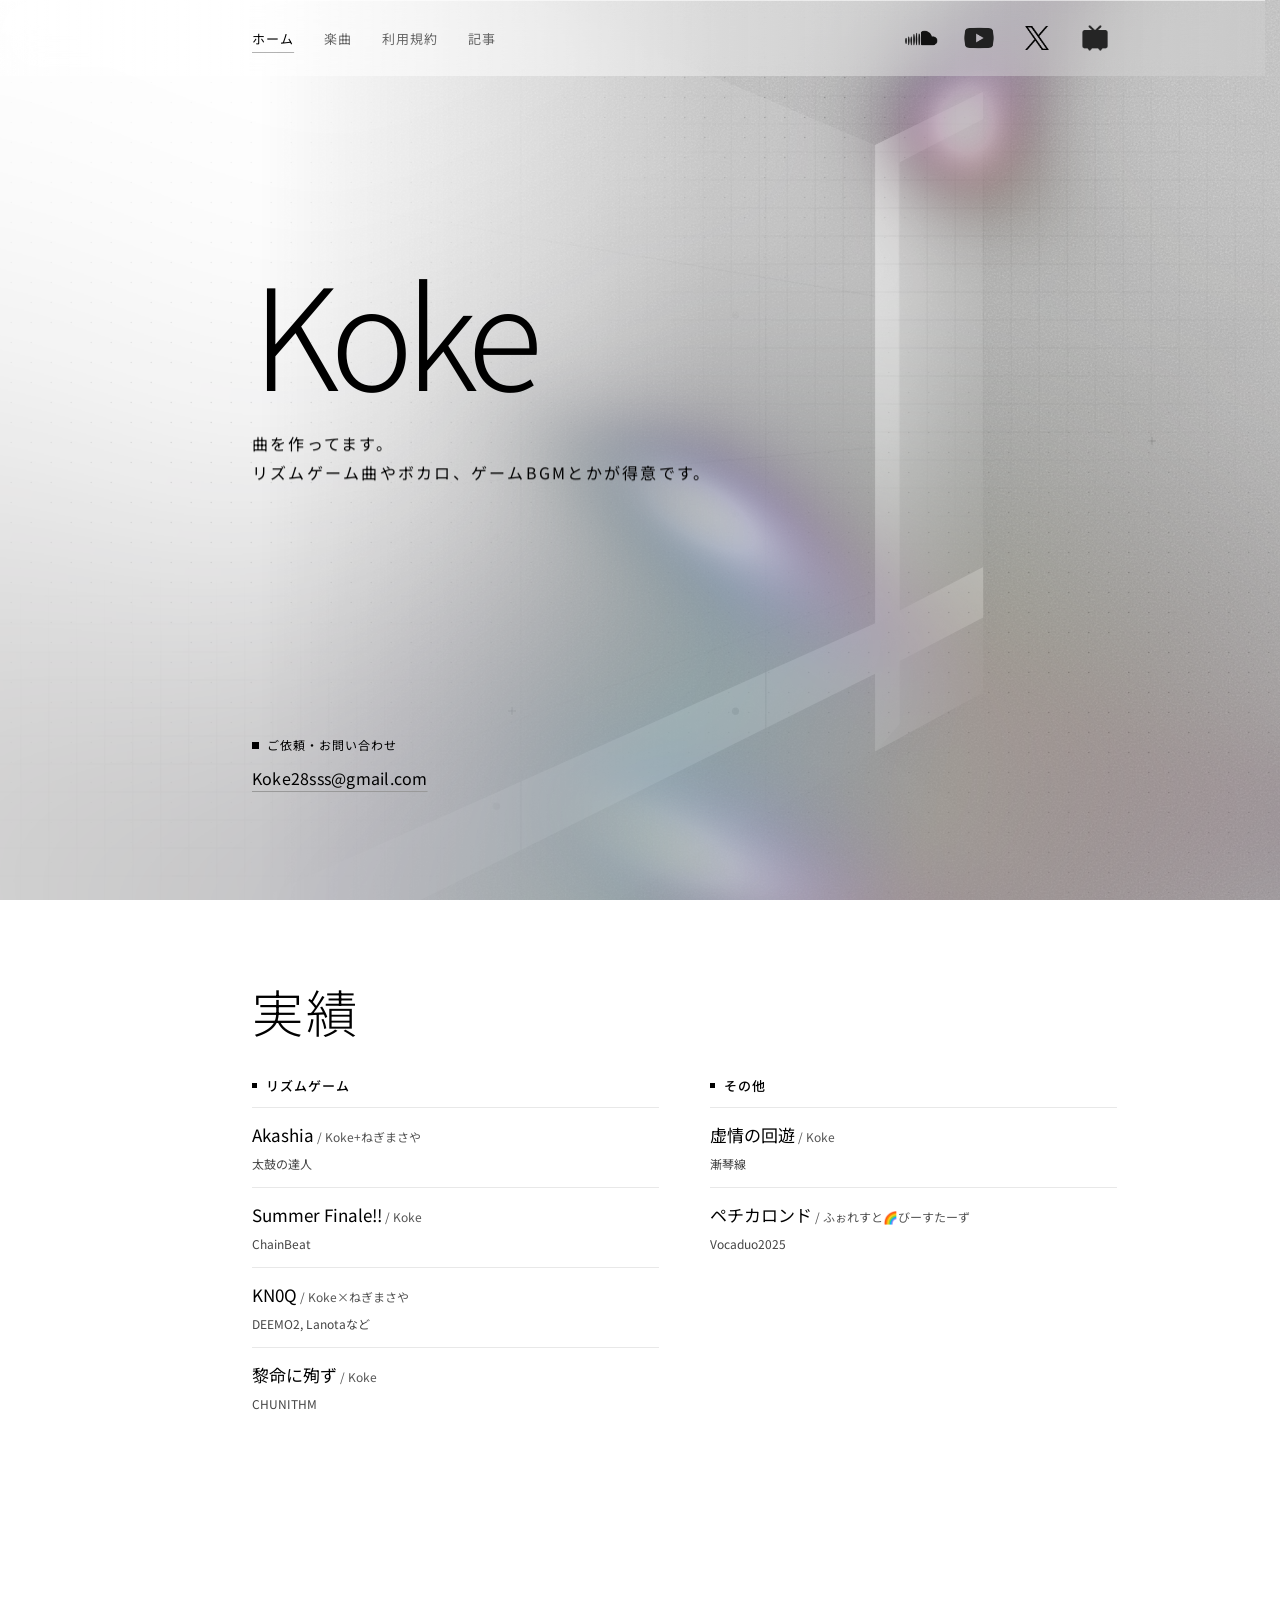
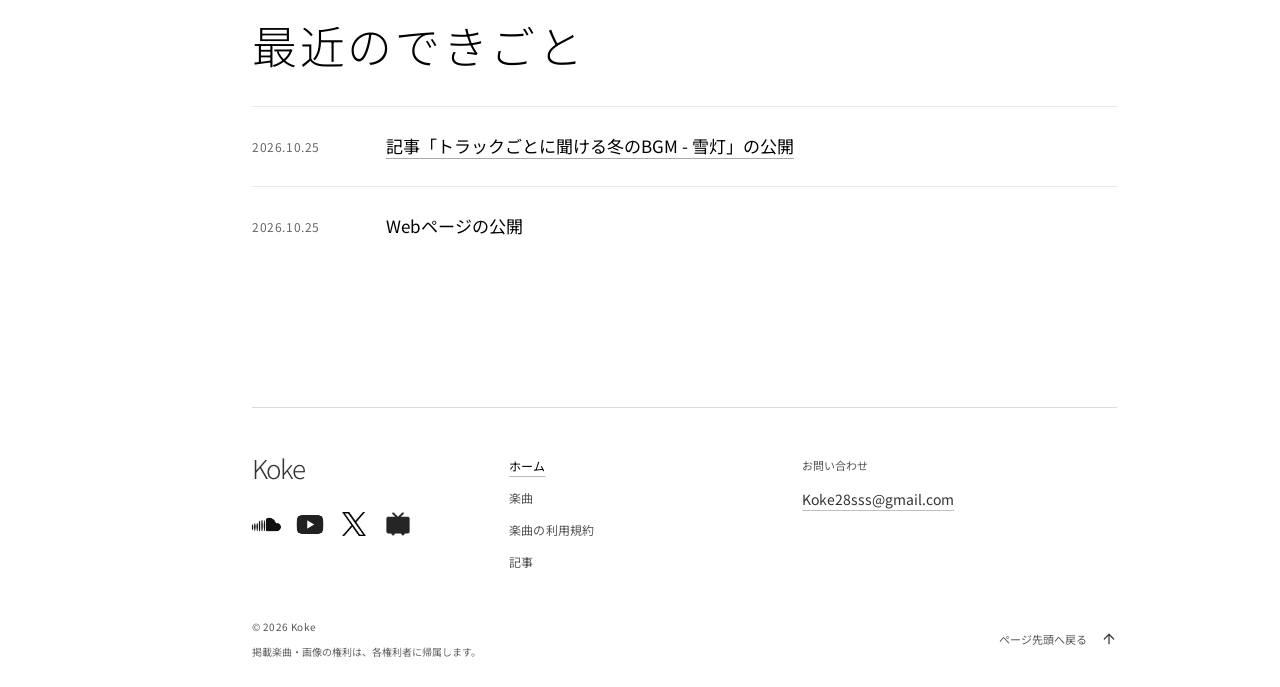
==== index.html @ 022e26bb "Publish Koke music portfolio" ====
<!doctype html>
<html lang="ja">
  <head>
    <meta charset="UTF-8">
    <meta name="viewport" content="width=device-width, initial-scale=1">
    <meta name="theme-color" content="#ffffff">
    <meta name="description" content="Koke — 音と、余白。音楽と作品を集めたポートフォリオ。">
    <title>Koke — Sound & Space</title>
    <link rel="icon" href="./assets/favicon.svg" type="image/svg+xml">
    <link rel="stylesheet" href="./style.css?v=20261024-home-spacing3">
    <link rel="stylesheet" href="./hero-intro.css?v=20261024-scan-reveal">
    <script src="./hero-intro.js?v=20261024-scan-reveal" defer></script>


    <script src="./content.js?v=20261025-publish-dates" defer></script>
    <script src="./script.js?v=20261024-news-link" defer></script>
    <script src="./background.js" defer></script>
    <script src="./lighting.js?v=20261024-flow-subtle" defer></script>
      <link rel="stylesheet" href="./footer.css?v=20261024-footer1">
    <script src="./footer.js?v=20261024-no-commission" defer></script>
    <link rel="stylesheet" href="./interactions.css?v=20261024-stable-hover">
  </head>
  <body id="page-top" tabindex="-1" class="visual-only home-page">
    <div class="background-architecture" aria-hidden="true"><img src="./assets/architecture.svg" alt="" decoding="async"></div>
    <canvas id="generative-art" aria-hidden="true"></canvas>
    <canvas id="lighting-art" aria-hidden="true"></canvas>
    <a class="skip-link" href="#main">コンテンツへ移動</a>
    <header class="site-header">
      <a class="wordmark" href="#home" aria-label="Koke ホーム">Koke<span class="wordmark-dot">.</span></a>
      <nav class="header-pages" aria-label="ページナビゲーション">
        <a href="./index.html#home" aria-current="page">ホーム</a>
        <a href="./music.html">楽曲</a>

        <a href="./terms.html">利用規約</a>
        <a href="./articles.html">記事</a>
      </nav>
      <nav class="header-socials" aria-label="SNSリンク">
        <button class="social-icon" data-social="soundcloud" aria-label="SoundCloud（新しいタブで開く）" title="SoundCloud"><img src="./assets/brands/soundcloud.webp" alt="" aria-hidden="true" width="24" height="24"></button>
        <button class="social-icon" data-social="youtube" aria-label="YouTube（新しいタブで開く）" title="YouTube"><img src="./assets/brands/youtube.png" alt="" aria-hidden="true" width="24" height="24"></button>
        <button class="social-icon" data-social="x" aria-label="X（新しいタブで開く）" title="X"><img src="./assets/brands/x.png" alt="" aria-hidden="true" width="24" height="24"></button>
        <button class="social-icon" data-social="niconico" aria-label="niconico（新しいタブで開く）" title="niconico"><img src="./assets/brands/niconico.png" alt="" aria-hidden="true" width="24" height="24"></button>
      </nav>
    </header>
    <button class="menu-toggle" id="menu-toggle" aria-label="メニューを開く" aria-controls="site-menu" aria-expanded="false" aria-haspopup="dialog">
      <img class="menu-icon-open" src="./assets/icons/lucide/menu.svg" alt="" aria-hidden="true" width="24" height="24">
      <img class="menu-icon-close" src="./assets/icons/lucide/x.svg" alt="" aria-hidden="true" width="24" height="24">
    </button>
    <dialog class="site-menu" id="site-menu" aria-labelledby="menu-title">
      <div class="menu-panel">
      <h2 id="menu-title">メニュー</h2>
      <nav class="menu-navigation" aria-label="ページナビゲーション">
        <a href="./index.html#home" aria-current="page">ホーム</a>
        <a href="./music.html">楽曲</a>

        <a href="./terms.html">利用規約</a>
        <a href="./articles.html">記事</a>
      </nav>
      </div>
    </dialog>
    <nav class="page-index" aria-label="ページ内の項目">
      <a href="#home" aria-current="location">トップ</a>
      <a href="#credits">実績</a>
      <a href="#news">最近のできごと</a>
    </nav>
    <main id="main">
      <section class="hero" id="home" aria-labelledby="hero-title">
        <div class="hero-label micro">Independent music & creation</div>
        <div class="hero-heading">
          <h1 id="hero-title"><span class="hero-title-word"><span class="hero-title-text">Koke</span></span></h1>
          <p class="hero-subtitle">曲を作ってます。<br>リズムゲーム曲やボカロ、ゲームBGMとかが得意です。</p>
        </div>
        <div class="hero-contact" id="inquiry">
          <p><span class="contact-marker" aria-hidden="true"></span>ご依頼・お問い合わせ</p>
          <a href="mailto:Koke28sss@gmail.com" data-contact-email>Koke28sss@gmail.com</a>
        </div>
        <div class="hero-intro"><p class="hero-copy">音をつくる。<br>余白をのこす。</p><p class="hero-description">日々の断片を、ひとつの音に。<br>Music, and everything in between.</p></div>
        <a href="./music.html" class="hero-scroll micro"><span class="scroll-stem" aria-hidden="true"></span>Scroll to explore</a>
        <span class="hero-coordinate micro" aria-hidden="true">SOUND × SPACE<br>GENERATIVE FIELD / 001</span>
      </section>
      <section class="credits" id="credits" aria-labelledby="credits-title">
        <div class="credits-inner">
          <h2 id="credits-title">実績</h2>
          <div id="credits-list" class="credits-list" role="region" aria-label="実績一覧"></div>
          <p class="credits-empty" id="credits-empty">掲載準備中</p>
        </div>
      </section>

      <section class="news" id="news" aria-labelledby="news-title">
        <div class="news-inner">
          <h2 id="news-title">最近のできごと</h2>
          <div class="news-list" id="news-list"></div>
          <p class="news-empty" id="news-empty">お知らせはまだありません。</p>
        </div>
      </section>
    </main>
    <footer class="site-footer common-footer" data-site-footer aria-label="フッター"></footer>
  </body>
</html>
---- style.css ----
@import url('https://fonts.googleapis.com/css2?family=Noto+Sans+JP:wght@300;400;500;600&display=swap');

:root{--paper:#ffffff;--ink:#000000;--muted:#444444;--line:#cccccc;--content-width:clamp(880px,68vw,1020px);--content-shift:0px;--pad:max(6.2vw,calc((100vw - var(--content-width))/2));--sans:'Noto Sans JP',sans-serif;--jp:var(--sans)}
*{box-sizing:border-box}html{scroll-behavior:smooth;scroll-padding-top:92px}body{margin:0;background:var(--paper);color:var(--ink);font-family:var(--sans);font-weight:400;-webkit-font-smoothing:antialiased}::selection{background:var(--ink);color:var(--paper)}button,a{-webkit-tap-highlight-color:transparent}a{color:inherit;text-decoration:none}button{font:inherit;color:inherit;cursor:pointer;border:0;background:none}button:disabled{cursor:default}img{max-width:100%;display:block}button,a{touch-action:manipulation}button:focus-visible,a:focus-visible{outline:2px solid #000000;outline-offset:6px}.micro{font-size:10px;font-weight:500;text-transform:uppercase;letter-spacing:.12em;line-height:1.6}h1,h2,h3,p{margin:0}h2{font-size:clamp(54px,6vw,92px);font-weight:300;letter-spacing:-.055em;line-height:1.05}.heading-dot{color:#000000}.site-header{height:76px;padding:0 var(--pad);display:flex;align-items:center;justify-content:space-between;border-bottom:1px solid var(--line);position:sticky;top:0;z-index:10;background:var(--paper)}.wordmark{font-size:27px;font-weight:300;letter-spacing:-.07em}.wordmark-dot{padding-left:1px}.hero{height:min(780px,calc(100svh - 76px));min-height:600px;position:relative;overflow:hidden}.hero-label{position:absolute;top:44px;left:var(--pad);font-size:9px}.hero h1{position:absolute;top:80px;left:calc(var(--pad) - 13px);font-size:clamp(160px,24.5vw,390px);line-height:1.04;letter-spacing:-.075em;font-weight:300;mix-blend-mode:difference;color:#f5f4ee;z-index:2}.hero-intro{position:absolute;bottom:112px;left:var(--pad)}.hero-copy{font-family:var(--jp);font-weight:300;font-size:24px;line-height:1.9;letter-spacing:.2em}.hero-description{font-size:10px;line-height:2.1;letter-spacing:.07em;margin-top:24px;color:#333333;font-family:var(--jp)}.hero-scroll{position:absolute;left:var(--pad);bottom:31px;display:flex;gap:14px;align-items:center;font-size:8px}.scroll-stem{height:28px;width:1px;background:#000000;position:relative}.scroll-stem:after{content:'';height:7px;width:1px;background:#000000;transform:rotate(35deg);position:absolute;bottom:0;left:2px}.hero-coordinate{position:absolute;right:35px;bottom:31px;color:#c3c4ba;font-size:8px;text-align:right}.section-pad{padding:83px var(--pad)}.section-topline{display:flex;justify-content:space-between;border-top:1px solid var(--ink);padding-top:16px}.section-topline span:last-child{color:var(--muted);text-transform:none;letter-spacing:.02em}.section-heading{display:flex;align-items:flex-end;justify-content:space-between;margin-top:51px;margin-bottom:25px}.section-description{font-family:var(--jp);font-size:11px;letter-spacing:.12em;margin-top:24px}.filters{display:flex;align-items:center;gap:24px;padding-bottom:3px}.filter{min-height:44px;font-size:10px;padding:12px 0;color:var(--muted);position:relative}.filter.active{color:var(--ink)}.filter.active:after{content:'';position:absolute;bottom:3px;left:0;right:0;height:1px;background:var(--ink)}.filter sup{font-size:7px;margin-left:3px}.demo-note{color:var(--muted);font-family:var(--jp);font-size:8px;letter-spacing:.06em;margin:30px 0 18px}.track-grid{display:grid;grid-template-columns:repeat(2,minmax(0,1fr));gap:45px 28px}.track-card{min-width:0}.track-open{padding:0;width:100%;text-align:left;display:block}.track-image{aspect-ratio:1.36;background:#000000;overflow:hidden;position:relative}.track-image img{width:100%;height:100%;object-fit:cover;transition:transform .7s cubic-bezier(.2,.65,.3,1),filter .7s;filter:contrast(1.2)}.track-card:first-child .track-image img{object-position:center 59%}.track-open:hover .track-image img{transform:scale(1.045);filter:contrast(1.2) brightness(1.05)}.track-number{position:absolute;top:18px;left:20px;color:#ffffff;font-size:9px;letter-spacing:.12em}.track-play{position:absolute;right:20px;bottom:20px;height:42px;width:42px;border:1px solid #bbbbbb;border-radius:50%;display:grid;place-items:center;color:#ffffff;background:#00000044;backdrop-filter:blur(5px);transition:background .25s}.track-play svg{width:11px;margin-left:2px}.track-open:hover .track-play{background:#ffffff;color:#111}.track-meta{display:flex;justify-content:space-between;align-items:flex-start;padding-top:17px}.track-title{font-family:var(--jp);font-size:15px;font-weight:400;letter-spacing:.08em}.track-subtitle{font-family:var(--sans);font-size:10px;letter-spacing:.02em;margin-left:13px;color:var(--muted)}.track-type{margin-top:9px;font-size:9px;color:var(--muted);letter-spacing:.07em}.track-arrow{font-size:22px;font-weight:300;line-height:1}.music-bottom{display:flex;justify-content:space-between;align-items:center;margin-top:46px;border-top:1px solid var(--line);padding-top:24px}.music-bottom>.micro{font-size:8px;text-transform:none;letter-spacing:.04em;color:var(--muted)}.text-link{padding:0 0 4px;border-bottom:1px solid var(--ink);font-size:11px}.text-link span{margin-left:30px}.about{display:grid;grid-template-columns:1fr 1fr;border-top:1px solid var(--line);border-bottom:1px solid var(--line)}.about-art{position:relative;min-height:640px;background:#111;overflow:hidden}.about-art img{height:100%;width:100%;object-fit:cover;filter:contrast(1.2)}.about-art>.micro{position:absolute;left:var(--pad);bottom:30px;color:#c1c2b8;font-size:8px}.about-content{padding:67px 12.4% 60px}.about-content h2{margin-top:35px}.about-lead{font-family:var(--jp);font-weight:300;font-size:23px;line-height:2;letter-spacing:.1em;margin-top:43px}.about-body{font-family:var(--jp);font-size:10px;line-height:2.5;letter-spacing:.04em;margin-top:24px;white-space:pre-line;color:#333333}.about-demo{font-size:7px;color:#555555;margin-top:14px}.social-links{margin-top:42px;border-top:1px solid var(--line)}.social-links>*{display:flex;width:100%;justify-content:space-between;align-items:center;padding:19px 0;border-bottom:1px solid var(--line);font-size:13px;text-align:left;transition:padding .2s}.social-links>*:hover{padding-left:8px;padding-right:8px}.social-sub{font-size:10px;color:var(--muted);margin-left:5px}.contact{position:relative;overflow:hidden;padding-top:70px;padding-bottom:83px}.contact-main{display:flex;align-items:flex-end;justify-content:space-between;margin-top:48px;gap:30px;position:relative;z-index:1}.contact h2{font-size:clamp(58px,7.2vw,110px);letter-spacing:-.06em}.contact p{font-family:var(--jp);font-size:10px;line-height:2.3;letter-spacing:.07em;margin-top:29px;color:#333333}.contact-button{display:flex;align-items:center;justify-content:space-between;width:215px;padding:22px 0;border-bottom:1px solid var(--ink);font-size:15px;margin-bottom:12px;transition:padding .25s}.contact-button:hover{padding-left:10px;padding-right:10px}.contact-button>span:last-child{font-size:27px;font-weight:300}.site-footer{margin:0 var(--pad);padding:28px 0;display:flex;align-items:center;justify-content:space-between;border-top:1px solid var(--line)}.site-footer .wordmark{font-size:23px}.site-footer>.micro{font-size:8px;color:var(--muted)}.back-top{font-size:8px}dialog{width:min(620px,calc(100% - 32px));max-height:90svh;border:1px solid #888888;background:var(--paper);color:var(--ink);padding:28px;overscroll-behavior:contain}dialog::backdrop{background:#111b;backdrop-filter:blur(7px)}.dialog-close{display:flex;align-items:center;justify-content:space-between;width:100%;padding:0 0 19px;font-size:10px;letter-spacing:.08em}.dialog-close span{font-size:25px;font-weight:300}.dialog-art{width:100%;aspect-ratio:1.7;object-fit:cover}.dialog-eyebrow{margin-top:26px;color:var(--muted)}#dialog-title{font-family:var(--jp);font-size:29px;letter-spacing:.04em;line-height:1.5;margin-top:12px}.dialog-description{font-family:var(--jp);font-size:12px;line-height:2.2;white-space:pre-line;margin-top:18px;color:#333333}.dialog-notice{border-top:1px solid var(--line);padding-top:20px;margin-top:26px;font-family:var(--jp);font-size:11px;line-height:1.9;color:var(--muted)}.dialog-link{display:flex;justify-content:space-between;padding:20px 0 10px;border-bottom:1px solid var(--ink);margin-top:15px;font-size:12px}.video-frame{width:100%;aspect-ratio:16/9;border:0;display:block;margin-top:22px}.audio-player{width:100%;margin-top:24px}.copy-button{margin-top:22px;padding:12px 18px;background:var(--ink);color:var(--paper);font-size:11px}.sr-only,.skip-link:not(:focus){position:absolute;width:1px;height:1px;padding:0;overflow:hidden;clip:rect(0,0,0,0);white-space:nowrap;border:0}.skip-link:focus{position:fixed;top:10px;left:10px;padding:15px;background:var(--ink);color:white;z-index:100}body.dialog-open{overflow:hidden}[hidden]{display:none!important}
@media(min-width:1700px){.hero{height:850px;max-height:1000px}.hero h1{font-size:390px}.hero-intro{bottom:130px}}
@media(max-width:900px){.hero h1{top:120px;font-size:27vw}.hero{min-height:590px;height:690px}.hero-intro{bottom:105px}.hero-copy{font-size:20px}.about-art{min-height:600px}.about-content{padding:54px 10%}.about-lead{font-size:19px}.about-body{font-size:10px}.track-subtitle{display:block;margin:5px 0 0}.section-pad{padding-top:65px;padding-bottom:65px}.contact-button{width:175px}}
@media(max-width:600px){:root{--pad:6vw}html{scroll-padding-top:76px}.site-header{height:60px}.wordmark{font-size:26px}.hero{height:calc(100svh - 60px);min-height:650px;max-height:850px}.hero-label{top:29px;font-size:7px;letter-spacing:.06em}.hero h1{top:92px;left:calc(var(--pad) - 5px);font-size:34vw;letter-spacing:-.075em}.hero-intro{bottom:135px;max-width:55%}.hero-copy{font-size:18px;letter-spacing:.16em;line-height:2}.hero-description{font-size:8px;margin-top:24px;line-height:2.3;letter-spacing:.01em}.hero-scroll{bottom:37px;font-size:7px;gap:10px}.hero-coordinate{right:14px;bottom:39px;font-size:6px;letter-spacing:.07em}.section-pad{padding:49px var(--pad)}.section-topline{font-size:8px;padding-top:12px}.section-topline span:last-child{font-size:8px}.section-heading{margin-top:34px;align-items:flex-start;gap:20px}.section-heading h2{font-size:64px}.section-description{font-size:10px;margin-top:19px;letter-spacing:.04em}.filters{gap:16px;margin-top:15px}.filter{font-size:9px}.filter sup{font-size:6px}.demo-note{font-size:7px;letter-spacing:0;margin-top:30px}.track-grid{grid-template-columns:1fr;gap:32px}.track-image{aspect-ratio:1.2}.track-title{font-size:15px}.track-subtitle{display:inline;margin:0 0 0 12px}.track-number{font-size:8px;left:16px;top:16px}.track-play{width:38px;height:38px;right:16px;bottom:16px}.track-meta{padding-top:15px}.music-bottom{margin-top:31px;padding-top:19px;align-items:center;gap:16px}.music-bottom>.micro{font-size:7px;max-width:135px}.text-link{font-size:9px;white-space:nowrap}.text-link span{margin-left:14px}.about{grid-template-columns:1fr}.about-art{min-height:0;height:360px;order:2}.about-art>.micro{font-size:6px;bottom:22px}.about-content{padding:47px var(--pad);order:1}.about-content>.micro{font-size:8px}.about-content h2{margin-top:30px;font-size:64px}.about-lead{font-size:21px;margin-top:30px;letter-spacing:.09em}.about-body{font-size:10px;margin-top:20px;line-height:2.5}.about-demo{font-size:7px}.social-links{margin-top:31px}.social-links>*{padding:19px 0;font-size:13px}.contact{padding-top:45px;padding-bottom:57px}.contact>.micro{font-size:8px}.contact-main{display:block;margin-top:36px}.contact h2{font-size:60px}.contact p{font-size:9px;margin-top:24px}.contact-button{width:100%;margin:34px 0 0;padding:18px 0;font-size:14px}.site-footer{padding:24px 0}.site-footer .wordmark{font-size:23px}.site-footer>.micro,.back-top{font-size:7px}dialog{padding:20px}.dialog-art{aspect-ratio:1.3}#dialog-title{font-size:25px}.dialog-description{font-size:11px}}
@media(prefers-reduced-motion:reduce){html{scroll-behavior:auto}*,*:before,*:after{animation:none!important;transition:none!important}}

/* Fine geometric lettering. */
.hero h1{width:67vw;max-width:1030px;top:100px;left:var(--pad);font-size:inherit;line-height:0}.hero h1 svg{display:block;width:100%;height:auto;overflow:visible}
@media(min-width:1700px){.hero h1{top:100px}}
@media(max-width:900px){.hero h1{top:105px;width:75vw}}
@media(max-width:600px){.hero h1{top:88px;left:var(--pad);width:86vw}}

/* One continuous generative field behind the entire page. */
body{isolation:isolate}
#generative-art{position:fixed;inset:0;width:100%;height:100%;z-index:0;pointer-events:none;mask-image:linear-gradient(90deg,rgba(0,0,0,.28),rgba(0,0,0,.48) 28%,#000 66%);-webkit-mask-image:linear-gradient(90deg,rgba(0,0,0,.28),rgba(0,0,0,.48) 28%,#000 66%)}
.background-architecture{position:fixed;inset:0;z-index:0;overflow:hidden;pointer-events:none}
#lighting-art{position:fixed;inset:0;width:100%;height:100%;z-index:0;pointer-events:none}
.background-architecture img{position:absolute;right:-10vw;top:0;width:min(90vw,1320px);height:110vh;object-fit:cover;opacity:.26;filter:grayscale(1) contrast(1.15);mask-image:linear-gradient(90deg,transparent 0%,#000 40%,#000 90%,transparent 100%);-webkit-mask-image:linear-gradient(90deg,transparent 0%,#000 40%,#000 90%,transparent 100%)}
main,.site-footer{position:relative;z-index:1}
.site-header{background:linear-gradient(90deg,#fff 0%,#f3f3f3 48%,#d4d4d4 100%);border-bottom:0;box-shadow:inset 0 1px 0 rgba(255,255,255,.55);transition:transform .28s cubic-bezier(.22,.61,.36,1)}
@supports ((backdrop-filter:blur(1px)) or (-webkit-backdrop-filter:blur(1px))){
  .site-header{background:linear-gradient(90deg,rgba(255,255,255,.66) 0%,rgba(255,255,255,.44) 48%,rgba(215,215,215,.30) 100%);backdrop-filter:blur(20px) saturate(.85);-webkit-backdrop-filter:blur(20px) saturate(.85)}
}

.site-header.is-hidden{transform:translateY(-100%);pointer-events:none}
.site-header:has(:focus-visible){transform:translateY(0);pointer-events:auto}
.header-socials{display:flex;align-items:center;gap:14px;color:#000;--paper:#d0d0d0}
.social-icon{display:grid;place-items:center;width:44px;height:44px;padding:0;transition:opacity .2s,transform .2s}
.social-icon svg{display:block;width:21px;height:21px}
.social-icon img{display:block;width:26px;height:26px;max-width:none;object-fit:contain}
.social-icon:is([data-social="youtube"],[data-service="youtube"]) img{width:44px;height:44px}
.social-icon:is([data-social="soundcloud"],[data-service="soundcloud"]) img{width:44px;height:44px}
.social-icon:is([data-social="x"],[data-service="x"]) img{width:24px;height:24px}
.social-icon:hover{transform:translateY(-2px)}
.hero h1{color:var(--ink);mix-blend-mode:normal}
.hero-coordinate{color:var(--muted)}
.about-content{background:rgba(255,255,255,.35)}
@media(max-width:600px){.header-socials{gap:4px}.social-icon{padding:0}.social-icon svg{width:20px;height:20px}.hero-intro{max-width:88%}.hero-coordinate{font-size:6px}}
@media(max-width:600px){.background-architecture img{right:-36vw;width:136vw;height:105vh;opacity:.2}}

/* Temporary visual-only layout. Copy remains in the source for later reuse. */
.visual-only .site-header{justify-content:flex-end}
.visual-only :is(.wordmark,.hero-label,.hero-intro,.hero-scroll,.hero-coordinate,.section-topline,.section-heading,.demo-note,.track-number,.track-meta,.music-bottom,.about-content,.about-art>.micro,.contact){display:none!important}
.visual-only :is(.dialog-eyebrow,.dialog-description,.dialog-notice,#dialog-title){position:absolute;width:1px;height:1px;margin:0;padding:0;overflow:hidden;clip:rect(0,0,0,0);white-space:nowrap;border:0}
.visual-only .dialog-close{justify-content:flex-end}
.visual-only .dialog-link{font-size:0}
.visual-only .dialog-link>span{font-size:22px}



.header-socials .social-icon:focus-visible{outline-color:#000}

.visual-only .about{display:none}

/* Current hero copy stays visible while the other draft text is hidden. */
.hero-heading{position:absolute;left:calc(var(--pad) + var(--content-shift));max-width:calc(100% - var(--pad)*2 - var(--content-shift));top:38%;transform:translateY(-50%)}
.hero-heading #hero-title{position:static;width:auto;max-width:none;font-size:clamp(88px,11vw,176px);line-height:1.05;letter-spacing:-.065em;font-weight:300}
.hero-subtitle{margin-top:24px;font-family:var(--jp);font-size:16px;font-weight:400;line-height:1.8;letter-spacing:.14em}
.hero-contact{position:absolute;left:calc(var(--pad) + var(--content-shift));right:auto;bottom:56px;width:fit-content;max-width:calc(100% - var(--pad)*2 - var(--content-shift))}
.hero-contact p{display:flex;align-items:center;gap:8px;font-family:var(--jp);font-size:12px;line-height:1.8;letter-spacing:.08em}
.contact-marker{width:7px;height:7px;flex:0 0 7px;background:currentColor}
.hero-contact a{display:inline-flex;align-items:center;min-height:44px;font-size:16px;letter-spacing:.015em;text-decoration:underline;text-decoration-thickness:1px;text-underline-offset:6px;text-decoration-color:#999;transition:text-decoration-color .2s}
.hero-contact a:hover{ text-decoration-color:#000 }
@media(max-width:600px){.hero-contact{bottom:42px}.hero-contact p{font-size:11px}.hero-contact a{font-size:15px}}
@media(max-width:600px){.hero-heading{top:34%}.hero-heading #hero-title{font-size:clamp(80px,23vw,118px)}.hero-subtitle{font-size:14px;margin-top:20px;letter-spacing:.12em}}

/* Credits follow the hero in the normal page flow. */
.credits{padding:clamp(84px,13svh,130px) calc(var(--pad) - var(--content-shift)) 40px calc(var(--pad) + var(--content-shift))}
.credits-inner{width:min(100%,var(--content-width))}
.credits h2{font-size:clamp(32px,4vw,56px);font-weight:300;letter-spacing:.06em;line-height:1.5}
.credits-list{display:grid;grid-template-columns:1fr;align-items:start;gap:28px;margin-top:26px}
.credit-category{display:flex;align-items:center;gap:9px;margin-bottom:12px;font-size:13px;font-weight:500;letter-spacing:.08em}
.credit-category::before{content:'';width:5px;height:5px;background:currentColor;flex:none}
.credits-empty{padding-top:24px;border-top:1px solid rgba(0,0,0,.09);font-size:12px;letter-spacing:.1em;color:#555}
.credit-entry{padding:13px 0;border-top:1px solid rgba(0,0,0,.09)}
.credit-entry h4{margin:0;font-size:17px;font-weight:400;line-height:1.65;overflow-wrap:anywhere}
.credit-artist{font-size:12px;color:#555}
.credit-entry p{margin-top:4px;font-size:12px;line-height:1.75;color:#444;white-space:pre-line}
.credit-entry a{text-decoration:underline;text-underline-offset:5px}
@media(max-width:600px){.credits{padding-top:90px}.credits-list{grid-template-columns:1fr;gap:24px;margin-top:22px}.credit-entry h4{font-size:16px}.credit-entry{padding:12px 0}}

.news{padding:144px calc(var(--pad) - var(--content-shift)) 100px calc(var(--pad) + var(--content-shift));min-height:60svh}
.news-inner{width:min(100%,var(--content-width))}
.news h2{font-size:clamp(28px,3.5vw,48px);font-weight:300;letter-spacing:.06em;line-height:1.5}
.news-list,.news-empty{margin-top:28px}
.news-entry{display:grid;grid-template-columns:110px minmax(0,1fr);gap:24px;padding:24px 0;border-top:1px solid rgba(0,0,0,.09)}
.news-entry time{padding-top:5px;font-size:12px;line-height:1.8;letter-spacing:.05em;color:#666;font-variant-numeric:tabular-nums}
.news-content h3{font-size:17px;font-weight:400;line-height:1.8;overflow-wrap:anywhere}
.news-content a{text-decoration:underline;text-decoration-color:#aaa;text-underline-offset:5px;transition:text-decoration-color .2s}
.news-content a:hover{text-decoration-color:#000}
.news-content p{margin-top:8px;font-size:13px;line-height:2;color:#444;white-space:pre-line;overflow-wrap:anywhere}
.news-empty{padding-top:24px;border-top:1px solid rgba(0,0,0,.09);font-size:13px;line-height:1.8;color:#666}
@media(max-width:600px){.news{padding-top:108px;padding-bottom:80px}.news-entry{grid-template-columns:1fr;gap:8px;padding:20px 0}.news-entry time{padding-top:0}.news-content h3{font-size:16px}}

.music-showcase{padding:72px calc(var(--pad) - var(--content-shift)) 100px calc(var(--pad) + var(--content-shift));position:relative}
.music-inner{width:min(100%,var(--content-width))}
.music-showcase :is(h1,h2){font-size:clamp(32px,4vw,56px);font-weight:300;letter-spacing:.06em;line-height:1.5}
.music-page .music-showcase{min-height:calc(100svh - 76px)}
.music-heading-row{display:flex;align-items:center;justify-content:space-between;flex-wrap:wrap;gap:16px 24px}
.music-sort-toggle{display:inline-flex;align-items:center;justify-content:space-between;gap:18px;min-height:44px;min-width:104px;padding:8px 4px;background:transparent;border:0;border-bottom:1px solid rgba(0,0,0,.25);font-size:12px;letter-spacing:.04em;text-align:right;color:#666;transition:color .18s ease,border-color .18s ease}
.sort-chevron{font-size:16px;line-height:1}
@media(hover:hover){.music-sort-toggle:hover{color:#222;border-color:rgba(0,0,0,.55)}}
.music-sort-toggle:focus-visible{color:#222;border-bottom-color:rgba(0,0,0,.55)}
.music-sort-toggle:active{color:#000;border-bottom-color:#000}
.song-list{display:grid;gap:0;margin-top:32px}
.song-card{display:grid;grid-template-columns:140px minmax(0,1fr);gap:24px;padding:20px 0;border-top:1px solid rgba(0,0,0,.09)}
.song-list>.song-card:first-child{border-top:0}
:is(.song-card,.article-card).is-pending{opacity:0;transform:translateY(-18px);pointer-events:none}
:is(.song-card,.article-card).is-revealing{animation:song-reveal .6s cubic-bezier(.2,.65,.25,1) var(--reveal-delay,0ms) both}
@keyframes song-reveal{from{opacity:0;transform:translateY(-18px)}to{opacity:1;transform:translateY(0)}}
@media(prefers-reduced-motion:reduce){:is(.song-card,.article-card).is-pending{opacity:1;transform:none;pointer-events:auto}:is(.song-card,.article-card).is-revealing{animation:none}}
.song-cover{aspect-ratio:1;background:rgba(0,0,0,.035);display:grid;place-items:center}
.song-cover:has(img){box-shadow:4px 4px 2px rgba(0,0,0,.12)}
.song-cover img{width:100%;height:100%;object-fit:contain}
@media(max-width:600px){.song-cover:has(img){box-shadow:2.5px 2.5px 1.5px rgba(0,0,0,.12)}}
.song-cover.crop-left img{object-fit:cover;object-position:left center}
.song-cover.crop-center img{object-fit:cover;object-position:center}
.song-cover>span{font-size:11px;letter-spacing:.1em;color:#666}
.song-info{display:flex;flex-direction:column;padding:4px 0;min-width:0}
.song-info h3{font-size:19px;line-height:1.5;font-weight:400;overflow-wrap:anywhere}
.song-artist,.song-vocal,.song-artwork{font-size:11px;line-height:1.7;color:#555;overflow-wrap:anywhere}
.song-artist{margin-top:7px}.song-vocal,.song-artwork{margin-top:2px}.song-credit-label{color:#777}
.music-order-controls{display:flex;align-items:center;gap:14px;flex:none;margin-left:auto}
.music-tools{margin-top:28px}
.music-search-row{display:flex;align-items:center;gap:18px}
.music-search{display:flex;align-items:center;gap:11px;flex:1;min-width:0;max-width:440px;border-bottom:1px solid rgba(0,0,0,.13);transition:border-color .2s}
.music-search:focus-within{border-bottom-color:#555}
.music-search>img{flex:none;width:17px;height:17px;opacity:.5}
.music-search input{width:100%;min-width:0;font:inherit;font-size:13px;color:#111;background:transparent;border:0;border-radius:0;padding:10px 0;min-height:44px;outline:none}
.music-search input::placeholder{color:#777}
.filter-reset{margin-top:6px;font-size:11px;color:#666;min-height:44px;padding:8px 0;white-space:nowrap;text-decoration:underline;text-underline-offset:5px}
.tag-menu{position:relative}
.tag-menu-toggle{display:grid;place-items:center;position:relative;width:44px;height:44px;padding:10px;color:#777;transition:opacity .18s}
.tag-menu-toggle img{width:21px;height:21px;opacity:.55;transition:opacity .18s}
.tag-menu-toggle:hover img,.tag-menu-toggle[aria-expanded="true"] img,.tag-menu-toggle.has-selection img{opacity:1}
.tag-selection-count{position:absolute;right:1px;top:1px;display:grid;place-items:center;min-width:15px;height:15px;padding:0 3px;border-radius:50%;background:#111;color:#fff;font-size:9px;line-height:1}
.tag-panel{position:absolute;right:0;top:calc(100% + 10px);width:min(280px,calc(100vw - 2 * var(--pad)));padding:20px;border-radius:26px;overflow:hidden;background:linear-gradient(145deg,rgba(255,255,255,.32),rgba(255,255,255,.12) 55%,rgba(255,255,255,.22));backdrop-filter:blur(24px) saturate(1.15);-webkit-backdrop-filter:blur(24px) saturate(1.15);background-clip:padding-box;box-shadow:0 12px 36px rgba(0,0,0,.09);border:1px solid rgba(255,255,255,.6);z-index:6;animation:tag-panel-reveal .2s ease-out}
.tag-panel::before{content:'';position:absolute;inset:0;border-radius:inherit;background:radial-gradient(ellipse at 0 0,rgba(255,255,255,.3),transparent 52%),radial-gradient(ellipse at 100% 100%,rgba(255,255,255,.15),transparent 48%);pointer-events:none}
.tag-panel>*{position:relative}
@supports not ((backdrop-filter:blur(1px)) or (-webkit-backdrop-filter:blur(1px))){.tag-panel{background:rgba(255,255,255,.93)}}
@keyframes tag-panel-reveal{from{opacity:0;transform:translateY(4px)}to{opacity:1;transform:translateY(0)}}
.tag-panel-title{font-size:10px;letter-spacing:.08em;color:#555;margin-bottom:14px;padding-left:12px}
.tag-filters{display:flex;flex-direction:column;gap:4px}
.tag-filter{display:flex;align-items:center;justify-content:space-between;gap:12px;min-height:42px;padding:10px 12px;text-align:left;border:1px solid transparent;border-radius:14px;background:transparent;font-size:12px;letter-spacing:.03em;color:#444;transition:color .18s,background .18s,border-color .18s,box-shadow .18s}
.tag-filter::after{content:'✓';opacity:0;font-size:12px;transition:opacity .18s}
.tag-filter[aria-pressed="true"]{background:rgba(255,255,255,.48);border-color:rgba(255,255,255,.6);box-shadow:inset 0 1px 0 rgba(255,255,255,.65),0 2px 8px rgba(0,0,0,.035);color:#111}
.tag-filter[aria-pressed="true"]::after{opacity:1}
.tag-filter:not([aria-pressed="true"]):hover{color:#111;background:rgba(255,255,255,.24)}
.tag-panel .tag-filter:focus-visible{outline:1px solid rgba(0,0,0,.5);outline-offset:2px}
.filter-hint{font-size:10px;line-height:1.9;color:#555;margin-top:16px;padding:0 12px}
.music-tools~.song-list{margin-top:24px}
@media(max-width:600px){.music-tools{margin-top:24px}.music-search-row{gap:12px}.music-search input{font-size:16px}.music-order-controls{gap:8px}.music-sort-toggle{min-width:90px;gap:10px;font-size:11px}.music-search{gap:8px}.song-artist,.song-vocal,.song-artwork{font-size:10px}.tag-panel{padding:18px}}
.song-links{display:flex;align-items:center;flex-wrap:wrap;gap:10px;margin-top:auto;padding-top:8px;font-size:12px}
.song-links .social-icon{width:40px;height:40px}
.song-links .social-icon img{width:22px;height:22px}
.song-links .social-icon:is([data-service="youtube"],[data-service="soundcloud"]) img{width:36px;height:36px}
.song-links .social-icon[data-service="x"] img{width:20px;height:20px}
.song-links a:not(.social-icon){display:inline-flex;gap:18px;align-items:center;min-height:32px;border-bottom:1px solid rgba(0,0,0,.3)}
.song-link-pending,.music-empty{font-size:12px;color:#666}
.music-empty{margin-top:30px}
@media(max-width:600px){.music-showcase{padding-top:60px;padding-bottom:70px}.song-card{grid-template-columns:88px minmax(0,1fr);gap:16px;padding:18px 0}.song-info{padding:0}.song-info h3{font-size:16px}.song-links{padding-top:4px}.song-list{margin-top:24px}}
@media(min-width:1000px){
  .credits-list,.song-list{grid-template-columns:repeat(2,minmax(0,1fr));column-gap:clamp(32px,4vw,64px)}
  .song-list>.song-card:nth-child(2){border-top:0}
}
/* Account for the empty right side of left-aligned copy and compact song cards. */
@media(min-width:601px){:root{--content-shift:clamp(0px,calc((100vw - 760px)*.1),56px)}}
@media(min-width:601px) and (max-width:999px){:root{--content-width:clamp(640px,80vw,880px)}}

/* The menu stays at the viewport edge independently of the scrolling header. */
.page-index{display:none}
@media(min-width:1440px){
  .page-index:has(> a + a){position:fixed;left:clamp(32px,4vw,80px);top:50%;transform:translateY(-50%);z-index:5;display:grid;gap:8px;width:160px;max-height:calc(100dvh - 160px);overflow:auto}
  .page-index a{display:flex;align-items:center;gap:12px;min-height:44px;padding:8px 4px;font-size:12px;line-height:1.8;letter-spacing:.08em;color:#777;transition:color .2s}
  .page-index a::before{content:'';width:4px;height:4px;flex:none;background:currentColor;opacity:0;transition:opacity .2s}
  .page-index a:hover,.page-index a[aria-current]{color:#000}
  .page-index a[aria-current]::before{opacity:1}
}
html{scrollbar-gutter:stable}
.header-pages{display:none}
.site-header{padding-right:84px}
.menu-toggle{position:fixed;top:16px;right:24px;z-index:30;width:44px;height:44px;padding:10px;display:grid;place-items:center;color:#000;background:transparent;border:0;box-shadow:none;backdrop-filter:none;-webkit-backdrop-filter:none}
.menu-toggle img{grid-area:1/1;width:24px;height:24px;pointer-events:none}
.menu-toggle .menu-icon-close{display:none}
.menu-toggle[aria-expanded="true"] .menu-icon-open{display:none}
.menu-toggle[aria-expanded="true"] .menu-icon-close{display:block}
.site-menu .menu-toggle{left:var(--toggle-left);right:auto}
.site-menu{position:fixed;inset:0;margin:0;width:100%;max-width:none;height:100dvh;max-height:none;padding:0;border:0;background:transparent;color:#000;box-shadow:none;overflow:hidden}
.menu-panel{position:absolute;inset:0 0 0 auto;width:min(360px,88vw);padding:48px 36px 40px;background:rgba(255,255,255,.86);backdrop-filter:blur(16px);-webkit-backdrop-filter:blur(16px);box-shadow:-8px 0 32px rgba(0,0,0,.04);opacity:0;transform:translate3d(28px,0,0);transition:transform .42s cubic-bezier(.25,.46,.45,.94),opacity .36s ease;will-change:transform,opacity;overflow:auto;overscroll-behavior:contain}
.site-menu.is-open .menu-panel{opacity:1;transform:translate3d(0,0,0)}
.site-menu::backdrop{background:rgba(0,0,0,.12);backdrop-filter:blur(12px);-webkit-backdrop-filter:blur(12px);opacity:0;transition:opacity .36s ease}
.site-menu.is-open::backdrop{opacity:1}
.site-menu #menu-title{font-size:11px;font-weight:400;line-height:1.8;letter-spacing:.12em;color:#666}
.menu-navigation{display:flex;flex-direction:column;margin-top:24px}
.menu-navigation a{display:flex;justify-content:space-between;align-items:center;gap:16px;padding:22px 0;border-bottom:1px solid rgba(0,0,0,.10);font-size:22px;font-weight:300;letter-spacing:.05em;color:#666;transition:color .18s ease}
.menu-navigation a:hover,.menu-navigation a[aria-current="page"]{color:#000}
body.menu-open{overflow:hidden}
@media(max-width:600px){.site-header{padding-right:max(var(--pad),72px)}.menu-toggle{top:8px;right:12px}.menu-panel{padding:48px 28px 32px}.menu-navigation{margin-top:20px}.menu-navigation a{font-size:20px;padding:20px 0}}
@media(min-width:760px){
  .visual-only .site-header{justify-content:space-between;gap:32px;padding-left:calc(var(--pad) + var(--content-shift));padding-right:calc(var(--pad) - var(--content-shift))}
  .header-pages{display:flex;align-items:center;gap:30px;flex:none;white-space:nowrap}
  .header-pages a{display:inline-flex;align-items:center;min-height:44px;padding:6px 0;font-size:13px;letter-spacing:.08em;color:#666;transition:color .18s}
  .header-pages a:hover,.header-pages a[aria-current="page"]{color:#000}
  .header-pages a[aria-current="page"]{text-decoration:underline;text-decoration-thickness:1px;text-underline-offset:8px;text-decoration-color:rgba(0,0,0,.3)}
  .menu-toggle{display:none}
}
@media(prefers-reduced-motion:reduce){.menu-panel,.site-menu::backdrop,.menu-toggle img{transition:none}}

/* Information pages and journal. */
.page-section{padding:72px calc(var(--pad) - var(--content-shift)) 110px calc(var(--pad) + var(--content-shift));min-height:calc(100svh - 76px)}
.page-section>h1{font-size:clamp(28px,3.6vw,50px);line-height:1.6;font-weight:300;letter-spacing:.04em}
.page-lead{font-size:13px;line-height:2;color:#666;margin-top:20px}
.info-copy{max-width:700px}
.info-block{margin-top:52px}
.info-block h2{font-size:20px;font-weight:400;line-height:1.8;letter-spacing:.04em;margin-bottom:20px}
.info-block p,.free-intro{font-size:13px;line-height:2.2;color:#444;max-width:700px}
.info-block p+p{margin-top:16px}
.section-empty{margin-top:40px;padding-top:24px;border-top:1px solid rgba(0,0,0,.09);font-size:13px;line-height:2;color:#666}
.info-contact{margin-top:60px;font-size:12px;color:#666;line-height:2}.info-contact a,.inline-contact{display:inline-block;min-height:44px;padding:10px 0;text-decoration:underline;text-underline-offset:6px;color:#111;font-size:14px}
.free-music{margin-top:76px;border-top:1px solid rgba(0,0,0,.1);padding-top:40px}.free-track-list{margin-top:30px;display:grid;gap:24px}
.free-track{display:flex;align-items:start;gap:24px;padding:28px 0;border-top:1px solid rgba(0,0,0,.09)}.free-track-cover{width:112px;aspect-ratio:1;object-fit:contain;flex:none}.free-track>div{min-width:0}.free-track h3{font-size:19px;font-weight:400;line-height:1.7}.free-track .free-track-artist{font-size:11px;color:#777;margin-top:5px}.free-track .free-track-conditions{white-space:pre-line;margin-top:16px;font-size:12px}
.download-link{display:inline-flex;align-items:center;gap:28px;min-height:44px;margin-top:16px;font-size:12px;border-bottom:1px solid #777}
.article-list{--article-card-width:clamp(224px,20vw,280px);display:grid;grid-template-columns:repeat(auto-fill,minmax(0,min(100%,var(--article-card-width))));gap:clamp(16px,2vw,24px);margin-top:48px;align-items:start}
.article-card{position:relative;width:100%;max-width:var(--article-card-width);min-width:0;overflow:hidden;border-radius:clamp(14px,1.6vw,20px);border:1px solid rgba(255,255,255,.65);background:linear-gradient(145deg,rgba(255,255,255,.38),rgba(255,255,255,.13) 55%,rgba(255,255,255,.26));background-clip:padding-box;backdrop-filter:blur(24px) saturate(1.15);-webkit-backdrop-filter:blur(24px) saturate(1.15);box-shadow:0 10px 30px rgba(0,0,0,.055);transition:box-shadow .25s,border-color .25s}
.article-card::before{content:'';position:absolute;inset:0;border-radius:inherit;background:radial-gradient(ellipse at 0 0,rgba(255,255,255,.28),transparent 60%);pointer-events:none}.article-card::after{content:'';position:absolute;inset:0;border-radius:inherit;background:#000;opacity:0;pointer-events:none;transition:opacity .22s ease;z-index:2}.article-card:is(:hover,:has(.article-card-link:focus-visible))::after{opacity:.08}.article-card:active::after{opacity:.12}.article-card:hover{border-color:rgba(255,255,255,.9);box-shadow:0 12px 36px rgba(0,0,0,.08)}.article-card-link{position:relative;display:block;height:100%;padding:0;aspect-ratio:auto}.article-card:has(.article-card-link:focus-visible){outline:2px solid #333;outline-offset:4px}.article-card-link:focus-visible{outline:none}
.article-card-cover{position:relative;width:100%;aspect-ratio:16/9;overflow:hidden;margin:0;background:linear-gradient(135deg,rgba(255,255,255,.12),rgba(0,0,0,.035));border-bottom:1px solid rgba(255,255,255,.25)}.article-card-cover img{width:100%;height:100%;object-fit:cover;transition:transform .4s}.article-card-link:hover .article-card-cover img{transform:scale(1.025)}.article-card-meta{padding:clamp(10px,1.3vw,16px) clamp(12px,1.5vw,18px) clamp(14px,1.6vw,20px)}.article-card time{font-size:clamp(9px,.8vw,10px);line-height:1.8;color:#666;letter-spacing:.06em}.article-card h2{font-size:clamp(14px,1.4vw,17px);line-height:1.65;letter-spacing:.015em;font-weight:400;margin-top:10px;overflow-wrap:anywhere}.article-sound-art{position:absolute;inset:28% 16%;display:flex;align-items:center;justify-content:center;gap:clamp(5px,1vw,12px)}.article-sound-art i{display:block;width:5px;height:var(--bar-height);background:linear-gradient(#333,#999);opacity:.65}.article-detail-header time{font-size:11px;color:#777;letter-spacing:.06em}
@supports not ((backdrop-filter:blur(1px)) or (-webkit-backdrop-filter:blur(1px))){.article-card{background:rgba(255,255,255,.8)}}
.article-page{max-width:none}.article-page>article,.article-page>#article-missing{max-width:720px}.article-back{display:inline-flex;align-items:center;min-height:44px;font-size:12px;color:#666}.article-back-bottom{margin-top:60px}.article-detail-header{margin:36px 0}.article-detail-header h1{font-size:clamp(26px,3vw,42px);line-height:1.6;letter-spacing:.02em;font-weight:400;overflow-wrap:anywhere;margin-top:16px}.article-author{font-size:12px;color:#666;margin-top:20px}.article-detail-cover{width:100%;max-height:520px;object-fit:contain;margin:32px 0 48px}
.article-body{font-size:14px;line-height:2.2;color:#333;overflow-wrap:anywhere}.article-body h2,.article-body h3,.article-body h4{font-size:22px;line-height:1.8;font-weight:500;letter-spacing:.02em;margin:40px 0 18px}.article-body h3{font-size:19px}.article-body h4{font-size:16px}.article-body p{margin:16px 0}.article-body a{text-decoration:underline;text-underline-offset:4px}.article-body img{display:block;max-width:100%;max-height:700px;object-fit:contain;margin:28px auto}.article-body blockquote{border-left:2px solid #aaa;margin:24px 0;padding:4px 20px;color:#666}.article-body ul{margin:22px 0;padding-left:24px}.article-body strong{font-weight:600}
.post-mixer-preview{margin:28px 0;padding:24px;border:1px solid #ddd;background:#f6f6f6;font-size:13px}.post-mixer-preview a{font-size:12px}
@media(max-width:600px){.page-section{padding-top:52px;padding-bottom:80px;min-height:calc(100svh - 60px)}.info-block{margin-top:36px}.info-block h2{font-size:18px}.article-list{margin-top:32px}.free-track{gap:16px}.free-track-cover{width:72px}.free-track h3{font-size:17px}.article-body{font-size:13px}.article-detail-header{margin-top:28px}.header-pages{gap:22px}}

.license-conditions{font-size:13px;line-height:2.2;color:#444;padding-left:22px;margin:20px 0}.free-track .download-pending{font-size:11px;color:#777;margin-top:18px}
---- hero-intro.css ----
.hero-title-word{position:relative;display:block;width:fit-content;isolation:isolate}
.hero-title-text{display:block}
.hero-title-slices{position:absolute;inset:0;pointer-events:none;user-select:none}
.hero-title-slice{position:absolute;inset:0;display:block;white-space:nowrap;opacity:0}
.hero-heading:is(.is-intro-preparing,.is-intro-active) .hero-title-text{opacity:0}
.hero-heading.is-intro-active .hero-title-slice{animation:hero-scan-settle 620ms cubic-bezier(.16,1,.3,1) var(--slice-delay) both}
.hero-heading.is-intro-active .hero-title-text{animation:hero-title-settle 700ms linear both}
.hero-heading:is(.is-intro-preparing,.is-intro-active) .hero-subtitle{opacity:0}
.hero-heading.is-profile-visible .hero-subtitle{animation:hero-profile-reveal .45s ease-out both}
@keyframes hero-scan-settle{
  0%{opacity:0;transform:translateX(var(--slice-x));filter:blur(2px)}
  12%{opacity:.65}
  20%{opacity:.15;transform:translateX(calc(var(--slice-x) * -.45))}
  29%{opacity:1;transform:translateX(calc(var(--slice-x) * .3));filter:blur(.3px)}
  42%{opacity:.75;transform:translateX(-1px)}
  65%,100%{opacity:1;transform:translateX(0);filter:blur(0)}
}
@keyframes hero-title-settle{0%,82%{opacity:0}100%{opacity:1}}
@keyframes hero-profile-reveal{from{opacity:0;filter:blur(2px)}to{opacity:1;filter:blur(0)}}
@media(prefers-reduced-motion:reduce){.hero-title-slices{display:none}.hero-heading .hero-title-text,.hero-heading .hero-subtitle{opacity:1!important;animation:none!important}}
---- footer.css ----
.site-footer.common-footer{display:block;position:relative;z-index:1;margin:0 calc(var(--pad) - var(--content-shift)) 0 calc(var(--pad) + var(--content-shift));padding:42px 0 26px;border-top:1px solid rgba(0,0,0,.14);background:transparent;color:#333}
.footer-main{display:grid;grid-template-columns:minmax(170px,.85fr) minmax(140px,1fr) minmax(200px,1.3fr);gap:clamp(28px,4vw,58px);align-items:start}
.footer-brand{display:inline-block;font-size:26px;font-weight:300;letter-spacing:-.06em;line-height:1.4}.footer-socials{display:flex;align-items:center;gap:0;margin-top:16px;margin-left:-8px}.common-footer .social-icon{width:44px;height:44px}.common-footer .social-icon img{width:24px;height:24px}.common-footer .social-icon:is([data-service=youtube],[data-service=soundcloud]) img{width:40px;height:40px}
.footer-pages{display:grid;justify-items:start;gap:0}.footer-pages a{display:inline-flex;align-items:center;min-height:32px;font-size:12px;line-height:1.7;letter-spacing:.015em;color:#555;transition:color .2s}.footer-pages a:hover,.footer-pages a[aria-current=page]{color:#000}.footer-pages a[aria-current=page]{text-decoration:underline;text-decoration-color:rgba(0,0,0,.28);text-underline-offset:5px}
.common-footer .footer-label{font-size:11px;line-height:1.8;color:#555;margin:6px 0 10px}.footer-email{display:inline-block;font-size:clamp(12px,1.2vw,14px);line-height:1.9;overflow-wrap:anywhere;text-decoration:underline;text-decoration-color:rgba(0,0,0,.25);text-underline-offset:5px;transition:text-decoration-color .2s}.footer-email:hover{text-decoration-color:#222}.common-footer .footer-contact-note{margin-top:12px;font-size:10px;line-height:1.8;color:#666}
.footer-bottom{display:flex;justify-content:space-between;align-items:flex-end;gap:28px;margin-top:34px}.footer-rights small{font-size:10px;line-height:1.8;letter-spacing:.04em;color:#555}.footer-rights p{font-size:10px;line-height:1.9;color:#666;margin-top:6px}.footer-back-top{display:inline-flex;align-items:center;gap:14px;min-height:44px;font-size:11px;white-space:nowrap;color:#555;transition:color .2s}.footer-back-top:hover{color:#000}.footer-back-top img{width:16px;height:16px;opacity:.75}
@media(max-width:760px){.footer-main{grid-template-columns:minmax(145px,.8fr) minmax(130px,1fr) minmax(180px,1.2fr);gap:20px}.footer-email{font-size:12px}.footer-socials{margin-left:-6px}.common-footer .social-icon{width:38px}}
@media(max-width:700px){.site-footer.common-footer{padding-top:30px;padding-bottom:20px}.footer-main{grid-template-columns:1fr;gap:26px}.footer-identity{display:flex;align-items:center;justify-content:space-between;gap:20px}.footer-socials{margin:0 -6px 0 0}.footer-brand{font-size:25px}.footer-pages{display:flex;flex-wrap:wrap;gap:4px 24px}.footer-pages a{font-size:11px;min-height:36px}.common-footer .footer-label{margin-top:0;margin-bottom:8px}.footer-email{font-size:13px}.common-footer .footer-contact-note{margin-top:8px}.footer-bottom{margin-top:26px;flex-direction:column;align-items:stretch;gap:14px}.footer-back-top{align-self:flex-end}.footer-rights p{font-size:9px}}
@media(prefers-reduced-motion:reduce){.footer-pages a,.footer-email,.footer-back-top{transition:none}}
---- interactions.css ----
/* A quiet fallback for interactive elements, including text-only actions.
   Existing component colours, selected states and card hover effects remain. */
:where(a[href]:not(.article-card-link),button:not(:disabled):not([aria-disabled="true"]),summary) {
  transition: color .18s ease, opacity .18s ease,
    background-color .18s ease, border-color .18s ease, text-decoration-color .18s ease;
}
@media (hover:hover) and (pointer:fine) {
  :where(a[href],button,summary):not(:where(
    :disabled,[aria-disabled="true"],.article-card-link,.article-back,
    .social-icon,.menu-toggle,.tag-menu-toggle,.stem-toggle,.stem-play,.stem-loop,.stem-volume-toggle,
    .header-pages a,.menu-navigation a,.footer-pages a,.page-index a,
    .hero-contact a,.footer-email,.music-sort-toggle,.tag-filter,.stem-track-toolbar button
  )):hover {
    opacity: .78;
  }
}
:where(a[href],button,summary):not(:where(
  :disabled,[aria-disabled="true"],.article-card-link,.article-back,.social-icon,.menu-toggle,
  .tag-menu-toggle,.stem-toggle,.stem-play,.stem-loop,.stem-volume-toggle
)):active {
  opacity: .58;
}

/* The back link reacts without changing its text size or layout. */
.article-back {
  gap: 9px;
  color: #666;
  transition: color .18s ease;
}
.article-back img {
  width: 15px;
  height: 15px;
  margin: 0;
  transform: rotate(-90deg);
  transition: transform .22s ease;
}
.article-back span {
  background: linear-gradient(currentColor,currentColor) left bottom / 0 1px no-repeat;
  transition: background-size .22s ease;
}
.article-back:focus-visible { color: #111; }
.article-back:focus-visible img { transform: translateX(-4px) rotate(-90deg); }
.article-back:focus-visible span { background-size: 100% 1px; }
@media (hover:hover) and (pointer:fine) {
  .article-back:hover { color: #111; }
  .article-back:hover img { transform: translateX(-4px) rotate(-90deg); }
  .article-back:hover span { background-size: 100% 1px; }
}

/* Keep button hit areas fixed; animate their child icons instead. */
:is(.social-icon,.menu-toggle,.tag-menu-toggle,.stem-play,.stem-loop,.stem-volume-toggle) {
  transition: color .18s ease, opacity .18s ease, background-color .18s ease, border-color .18s ease;
}
.social-icon,.social-icon:hover { transform: none; }
:is(.social-icon,.menu-toggle,.tag-menu-toggle,.stem-play,.stem-loop,.stem-volume-toggle) img {
  pointer-events: none;
  transition: scale .14s ease, transform .18s ease, opacity .18s ease;
}
:is(.social-icon,.menu-toggle,.tag-menu-toggle,.stem-play,.stem-loop,.stem-volume-toggle):not(:disabled):active img {
  scale: .94;
}
@media (hover:hover) and (pointer:fine) {
  .social-icon:hover img { transform: translateY(-2px); opacity: .8; }
  .menu-toggle:hover img { opacity: .75; }
}
.stem-number { transition: color .18s ease; }
.stem-switch { transition: background-color .18s ease, border-color .22s ease; }
.stem-toggle:focus-visible .stem-switch { border-color: #111; background-color: rgba(0,0,0,.045); }
@media (hover:hover) and (pointer:fine) {
  .stem-toggle:hover .stem-name { color: #111; }
  .stem-toggle:hover .stem-number { color: #555; }
  .stem-toggle:hover .stem-switch { border-color: #111; background-color: rgba(0,0,0,.045); }
}
.footer-back-top img { transition: transform .2s ease; }
.footer-back-top:focus-visible img { transform: translateY(-3px); }
@media (hover:hover) and (pointer:fine) {
  .footer-back-top:hover img { transform: translateY(-3px); }
}
.stem-mixer input[type=range]::-webkit-slider-thumb { transition: transform .15s ease; }
.stem-mixer input[type=range]::-moz-range-thumb { transition: transform .15s ease; }
.stem-mixer input[type=range]:not(:disabled):active::-webkit-slider-thumb { transform: scale(1.3); }
.stem-mixer input[type=range]:not(:disabled):active::-moz-range-thumb { transform: scale(1.3); }
@media (hover:hover) and (pointer:fine) {
  .stem-mixer input[type=range]:not(:disabled):hover::-webkit-slider-thumb { transform: scale(1.2); }
  .stem-mixer input[type=range]:not(:disabled):hover::-moz-range-thumb { transform: scale(1.2); }
}
@media (prefers-reduced-motion:reduce) {
  :where(a,button,summary),.article-back img,.article-back span,.footer-back-top img {
    transition: none !important;
    scale: none !important;
  }
}
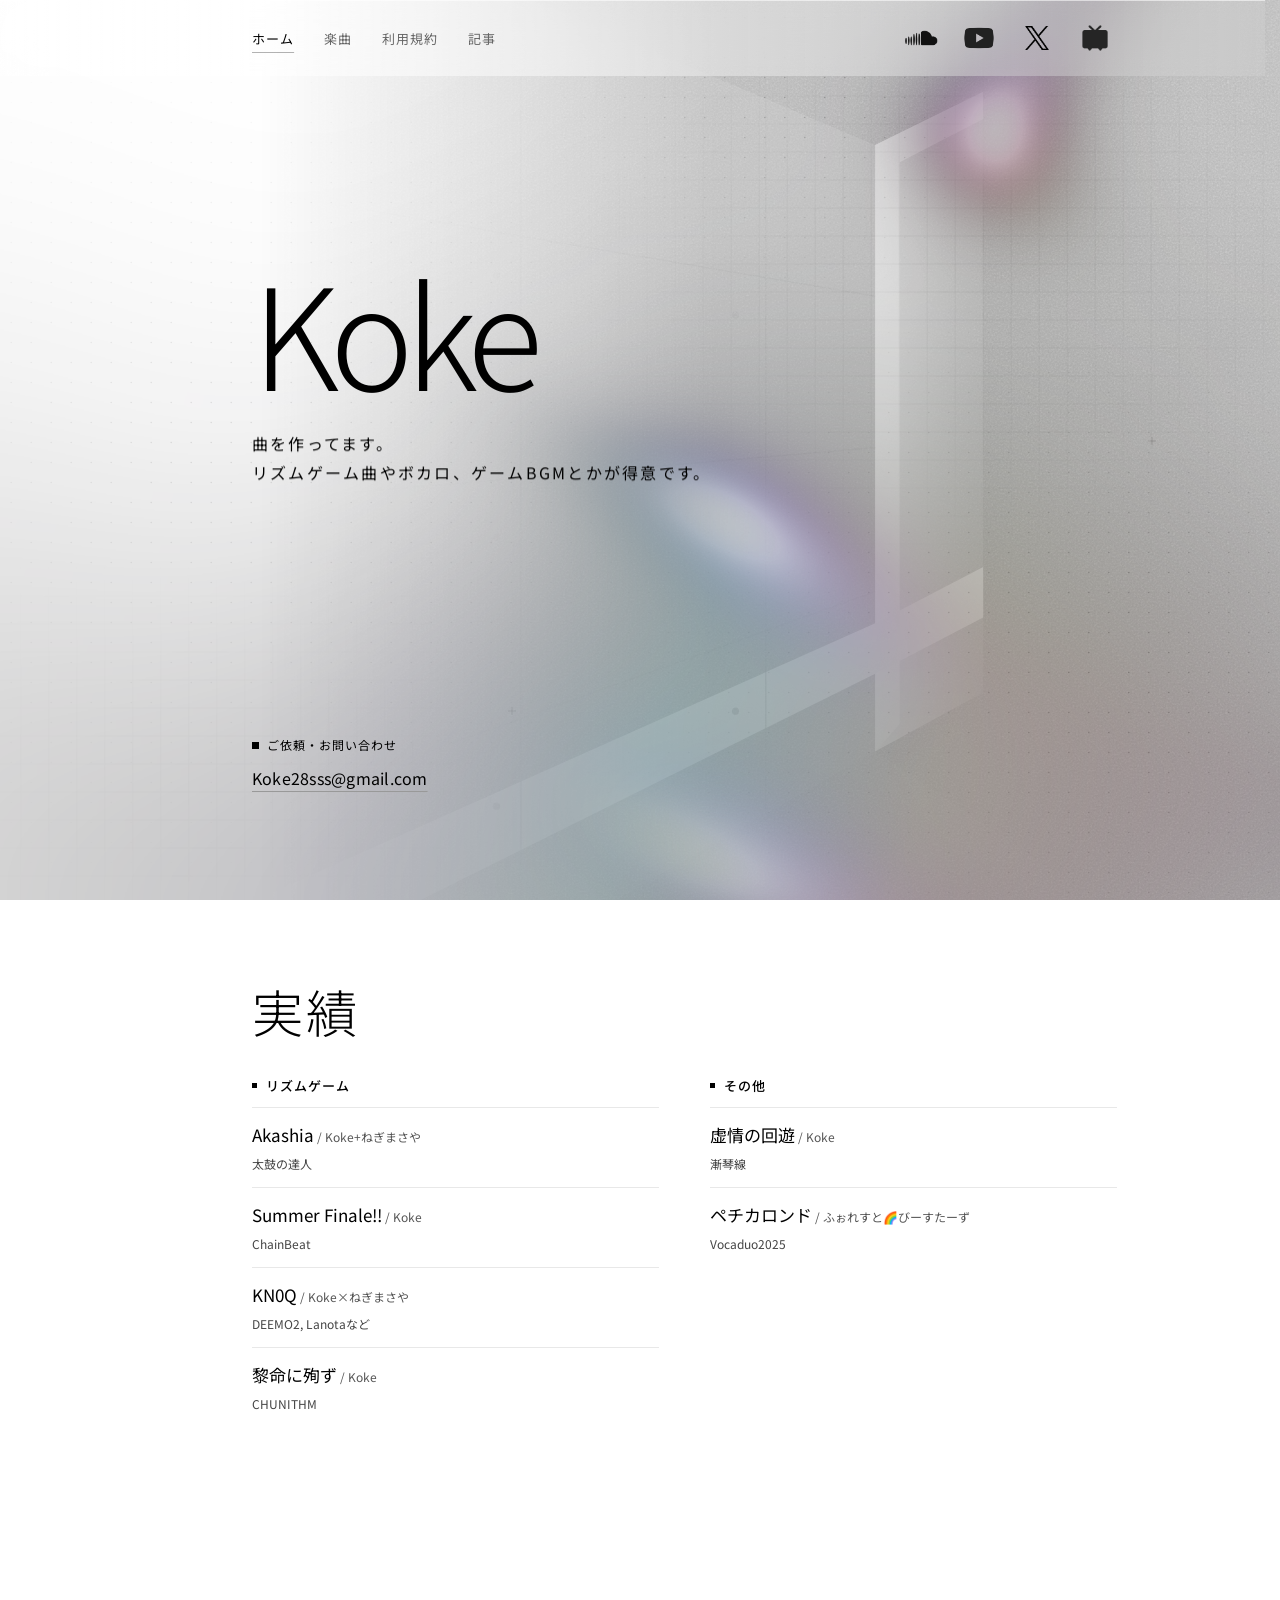
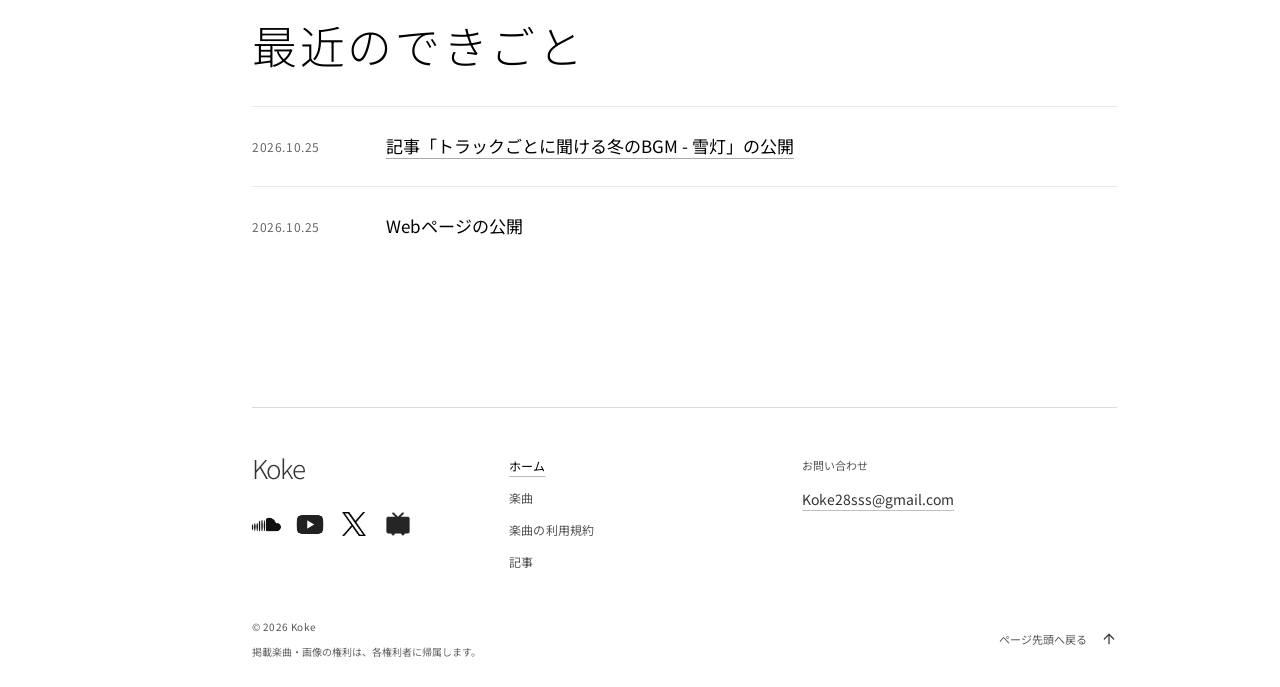
==== commit 9dd72d99: "Update Koke website" ====
--- a/index.html
+++ b/index.html
@@ -5,7 +5,7 @@
     <meta name="viewport" content="width=device-width, initial-scale=1">
     <meta name="theme-color" content="#ffffff">
     <meta name="description" content="Koke — 音と、余白。音楽と作品を集めたポートフォリオ。">
-    <title>Koke — Sound & Space</title>
+    <title>Koke</title>
     <link rel="icon" href="./assets/favicon.svg" type="image/svg+xml">
     <link rel="stylesheet" href="./style.css?v=20261024-home-spacing3">
     <link rel="stylesheet" href="./hero-intro.css?v=20261024-scan-reveal">
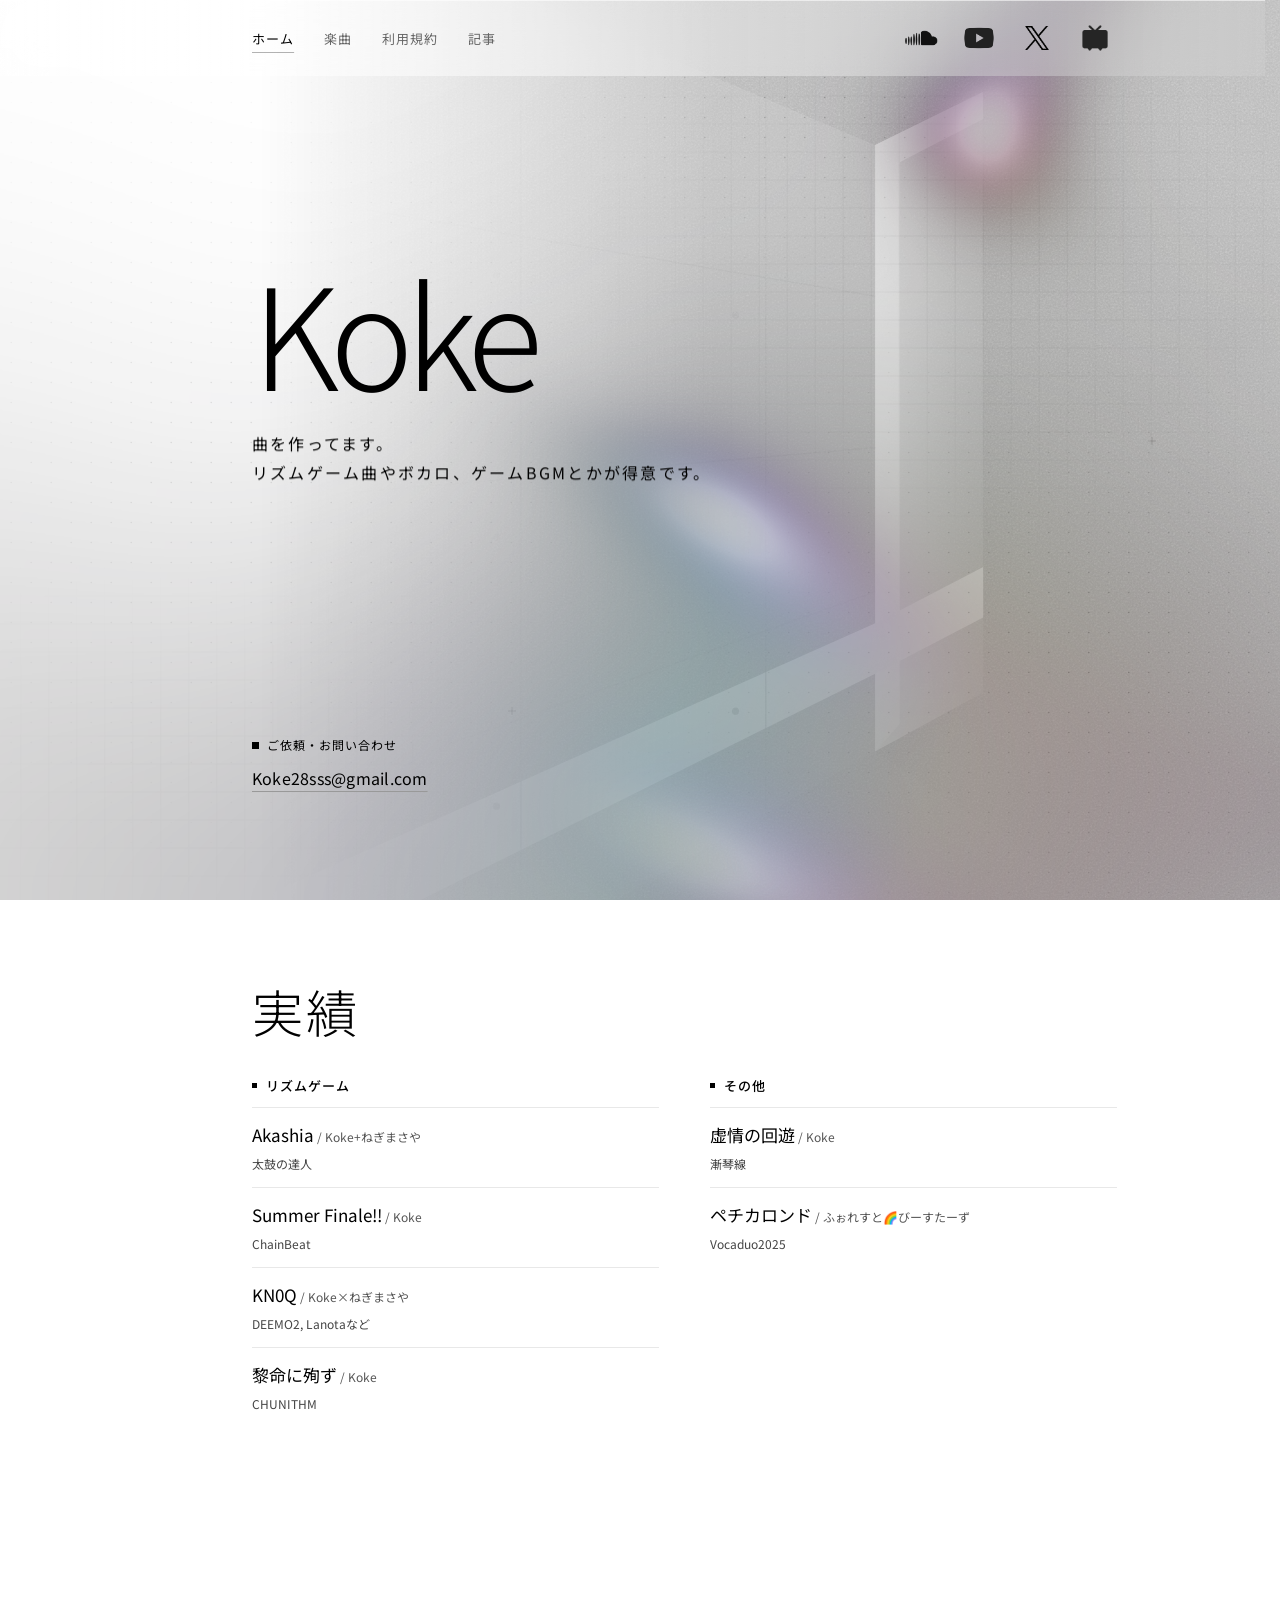
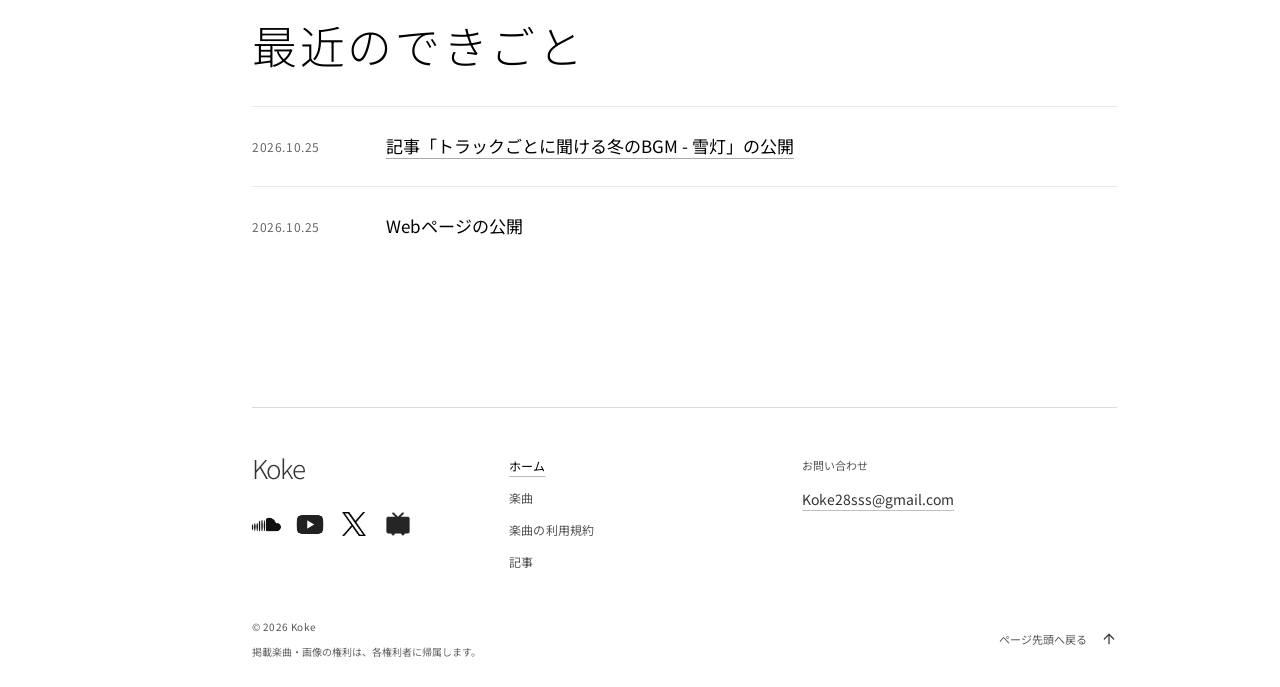
==== commit 73d6c6e4: "Use-Koke-image-as-site-icon" ====
--- a/index.html
+++ b/index.html
@@ -6,7 +6,7 @@
     <meta name="theme-color" content="#ffffff">
     <meta name="description" content="Koke — 音と、余白。音楽と作品を集めたポートフォリオ。">
     <title>Koke</title>
-    <link rel="icon" href="./assets/favicon.svg" type="image/svg+xml">
+    <link rel="icon" href="./assets/favicon.png?v=20261025" type="image/png">
     <link rel="stylesheet" href="./style.css?v=20261024-home-spacing3">
     <link rel="stylesheet" href="./hero-intro.css?v=20261024-scan-reveal">
     <script src="./hero-intro.js?v=20261024-scan-reveal" defer></script>
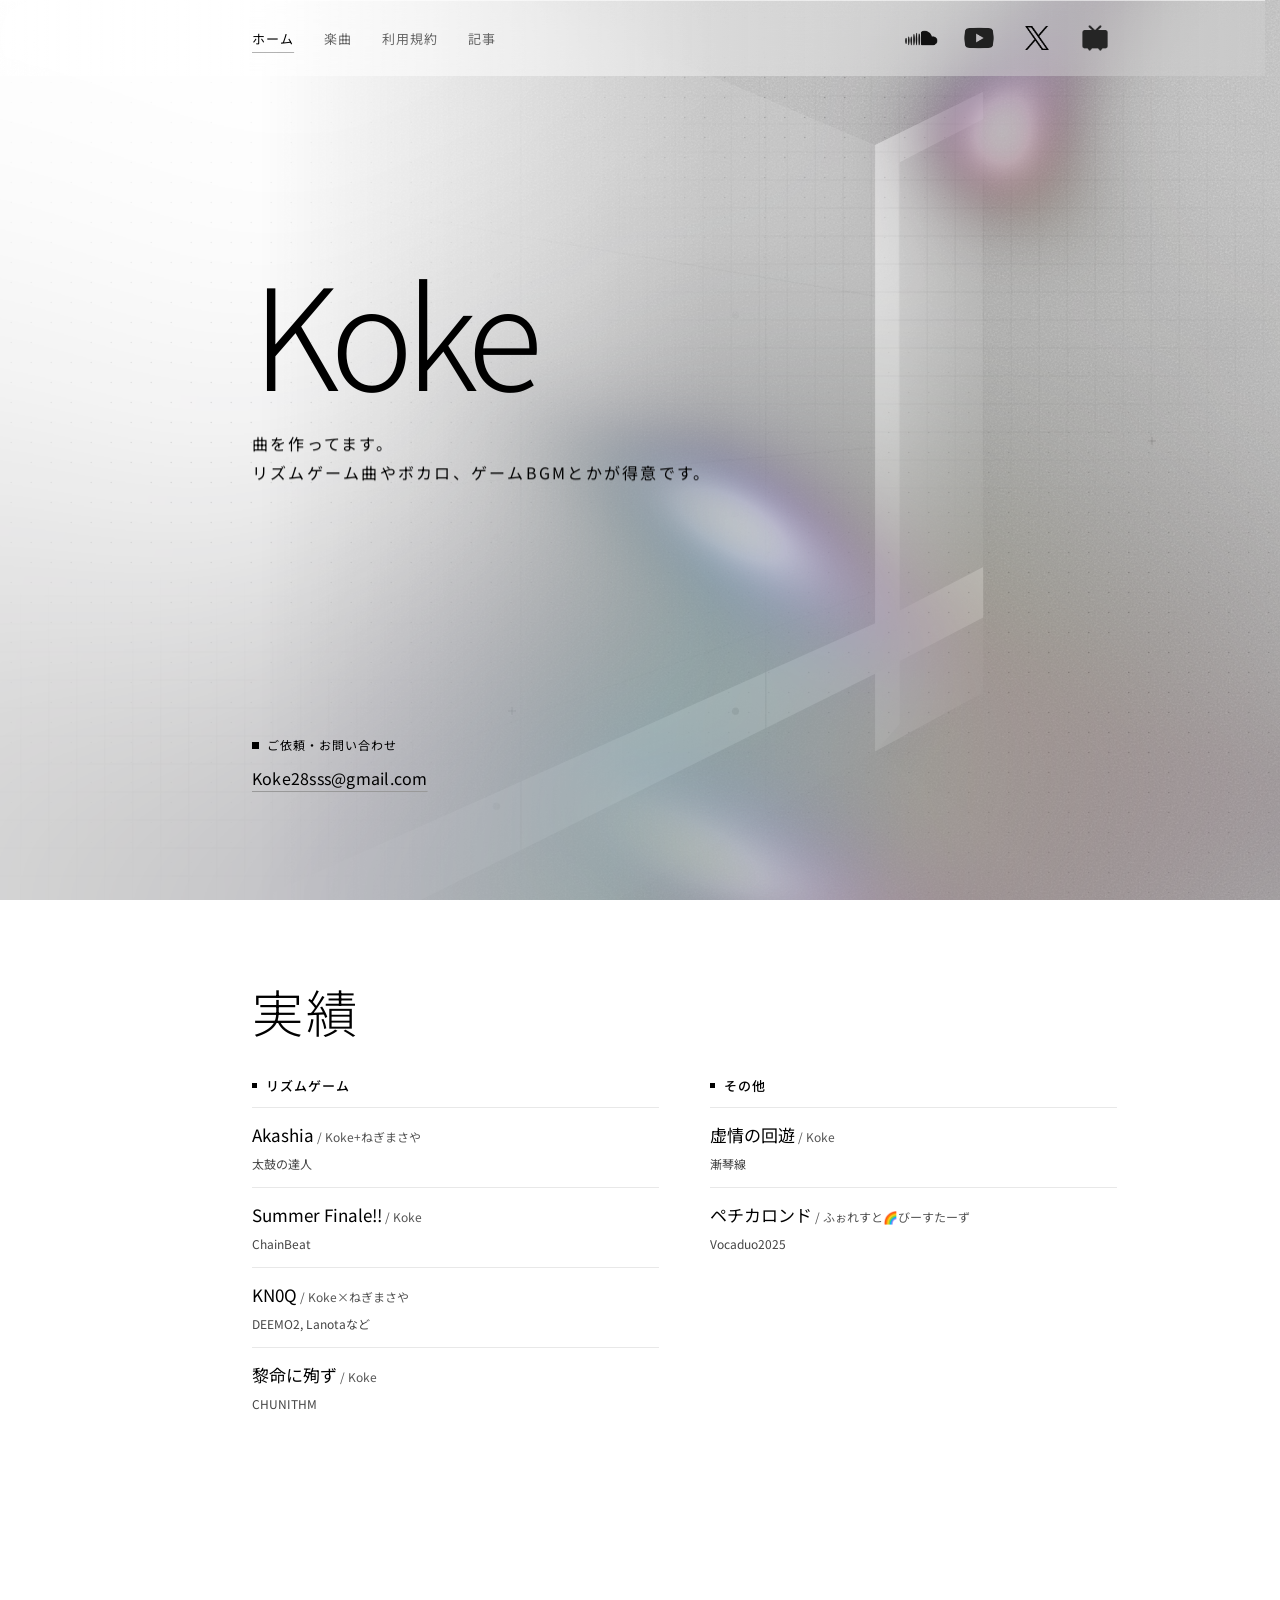
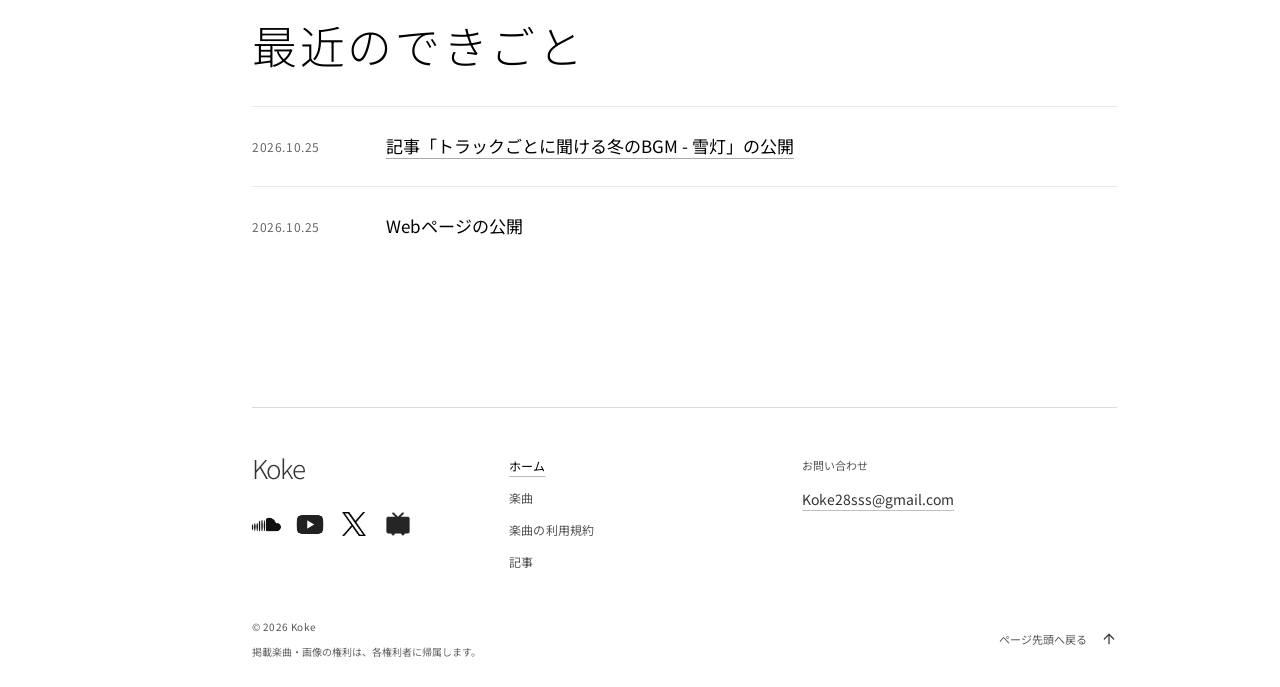
==== commit aebfe279: "Refresh-site-icon-on-all-pages" ====
--- a/index.html
+++ b/index.html
@@ -6,7 +6,7 @@
     <meta name="theme-color" content="#ffffff">
     <meta name="description" content="Koke — 音と、余白。音楽と作品を集めたポートフォリオ。">
     <title>Koke</title>
-    <link rel="icon" href="./assets/favicon.png?v=20261025" type="image/png">
+    <link rel="icon" href="./assets/koke-icon.png?v=2" type="image/png">
     <link rel="stylesheet" href="./style.css?v=20261024-home-spacing3">
     <link rel="stylesheet" href="./hero-intro.css?v=20261024-scan-reveal">
     <script src="./hero-intro.js?v=20261024-scan-reveal" defer></script>
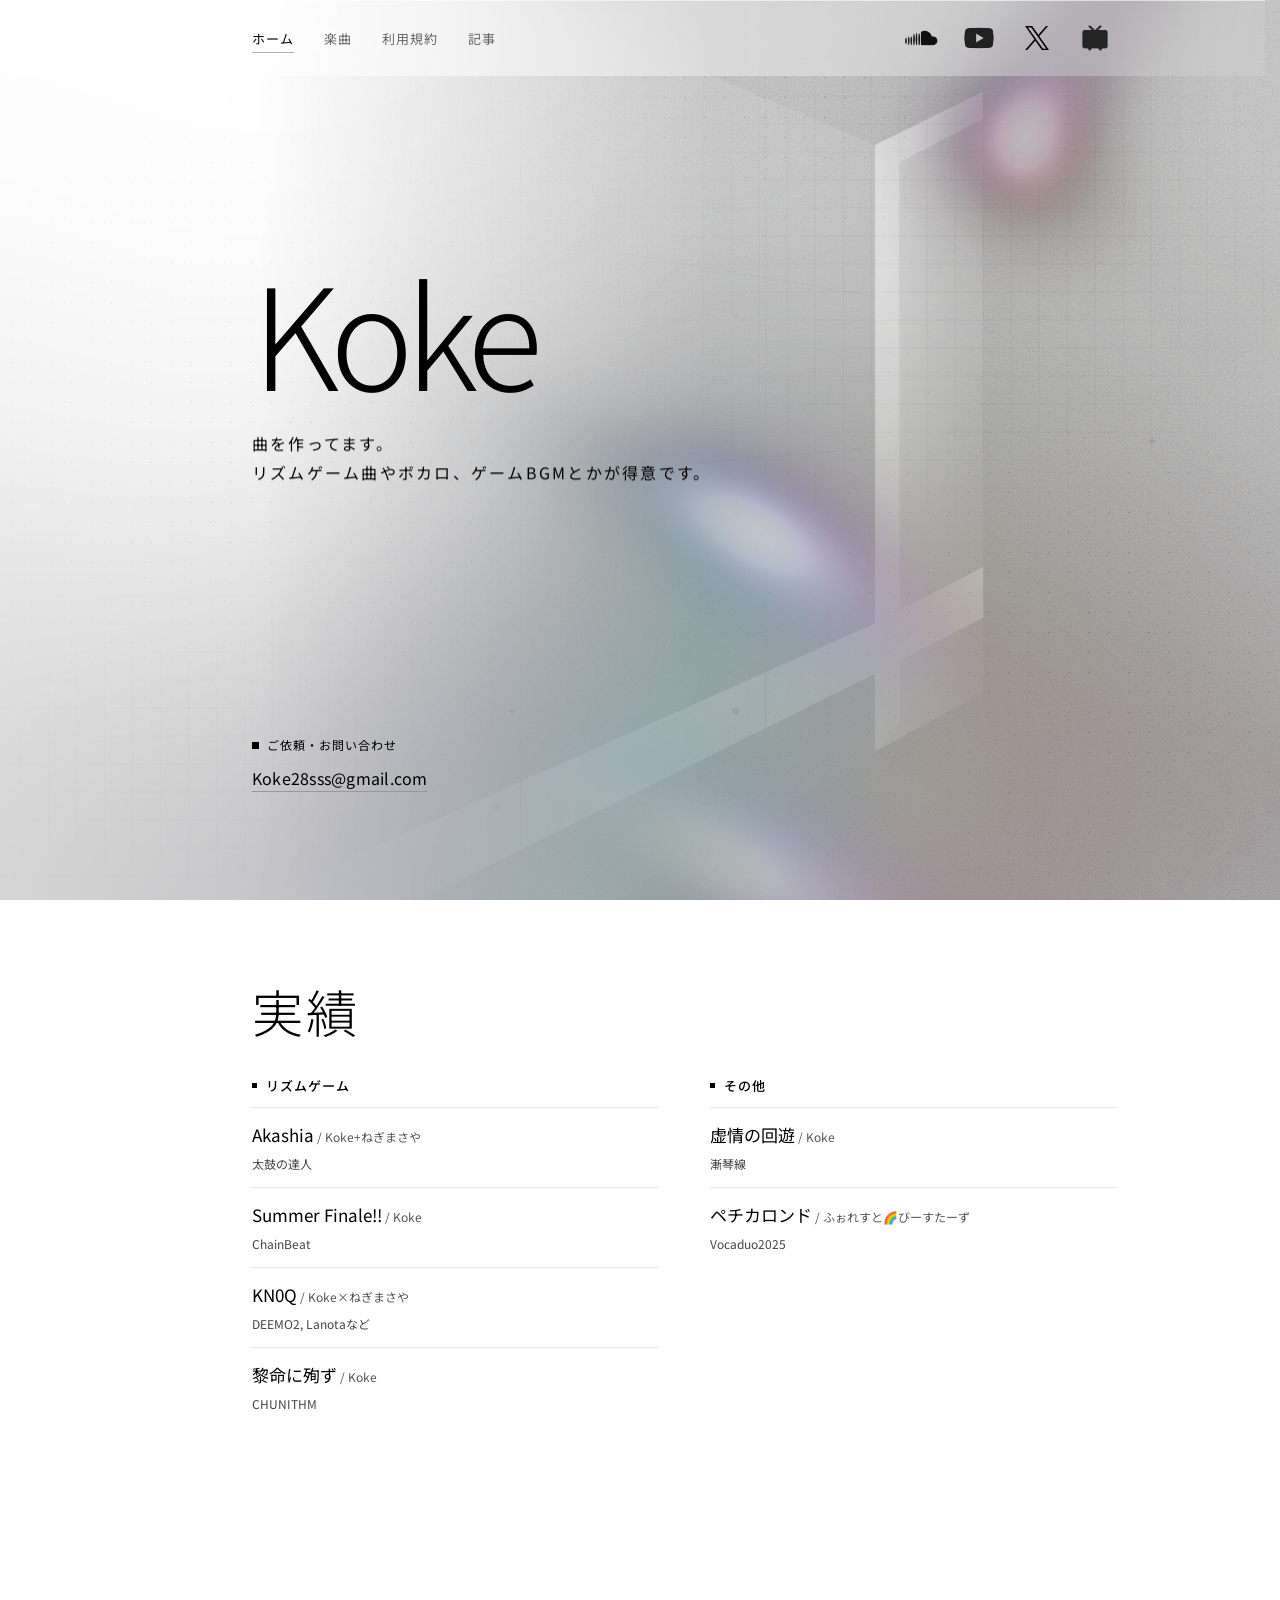
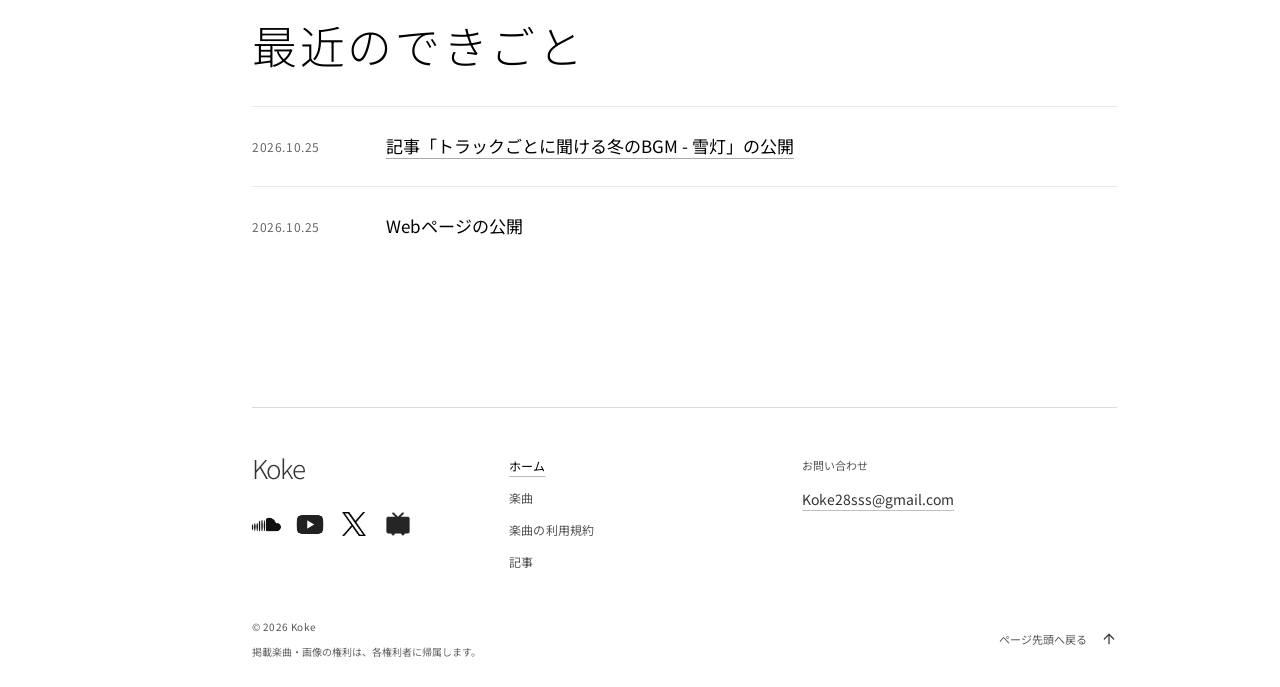
==== commit 0a4ad7fa: "Set-site-title-and-description-to-requested-text" ====
--- a/index.html
+++ b/index.html
@@ -4,8 +4,11 @@
     <meta charset="UTF-8">
     <meta name="viewport" content="width=device-width, initial-scale=1">
     <meta name="theme-color" content="#ffffff">
-    <meta name="description" content="Koke — 音と、余白。音楽と作品を集めたポートフォリオ。">
+    <meta name="description" content="Kokeのサイトです。">
     <title>Koke</title>
+    <meta property="og:site_name" content="Koke">
+    <meta property="og:title" content="Koke">
+    <meta property="og:description" content="Kokeのサイトです。">
     <link rel="icon" href="./assets/koke-icon.png?v=2" type="image/png">
     <link rel="stylesheet" href="./style.css?v=20261024-home-spacing3">
     <link rel="stylesheet" href="./hero-intro.css?v=20261024-scan-reveal">
@@ -73,9 +76,7 @@
           <p><span class="contact-marker" aria-hidden="true"></span>ご依頼・お問い合わせ</p>
           <a href="mailto:Koke28sss@gmail.com" data-contact-email>Koke28sss@gmail.com</a>
         </div>
-        <div class="hero-intro"><p class="hero-copy">音をつくる。<br>余白をのこす。</p><p class="hero-description">日々の断片を、ひとつの音に。<br>Music, and everything in between.</p></div>
         <a href="./music.html" class="hero-scroll micro"><span class="scroll-stem" aria-hidden="true"></span>Scroll to explore</a>
-        <span class="hero-coordinate micro" aria-hidden="true">SOUND × SPACE<br>GENERATIVE FIELD / 001</span>
       </section>
       <section class="credits" id="credits" aria-labelledby="credits-title">
         <div class="credits-inner">
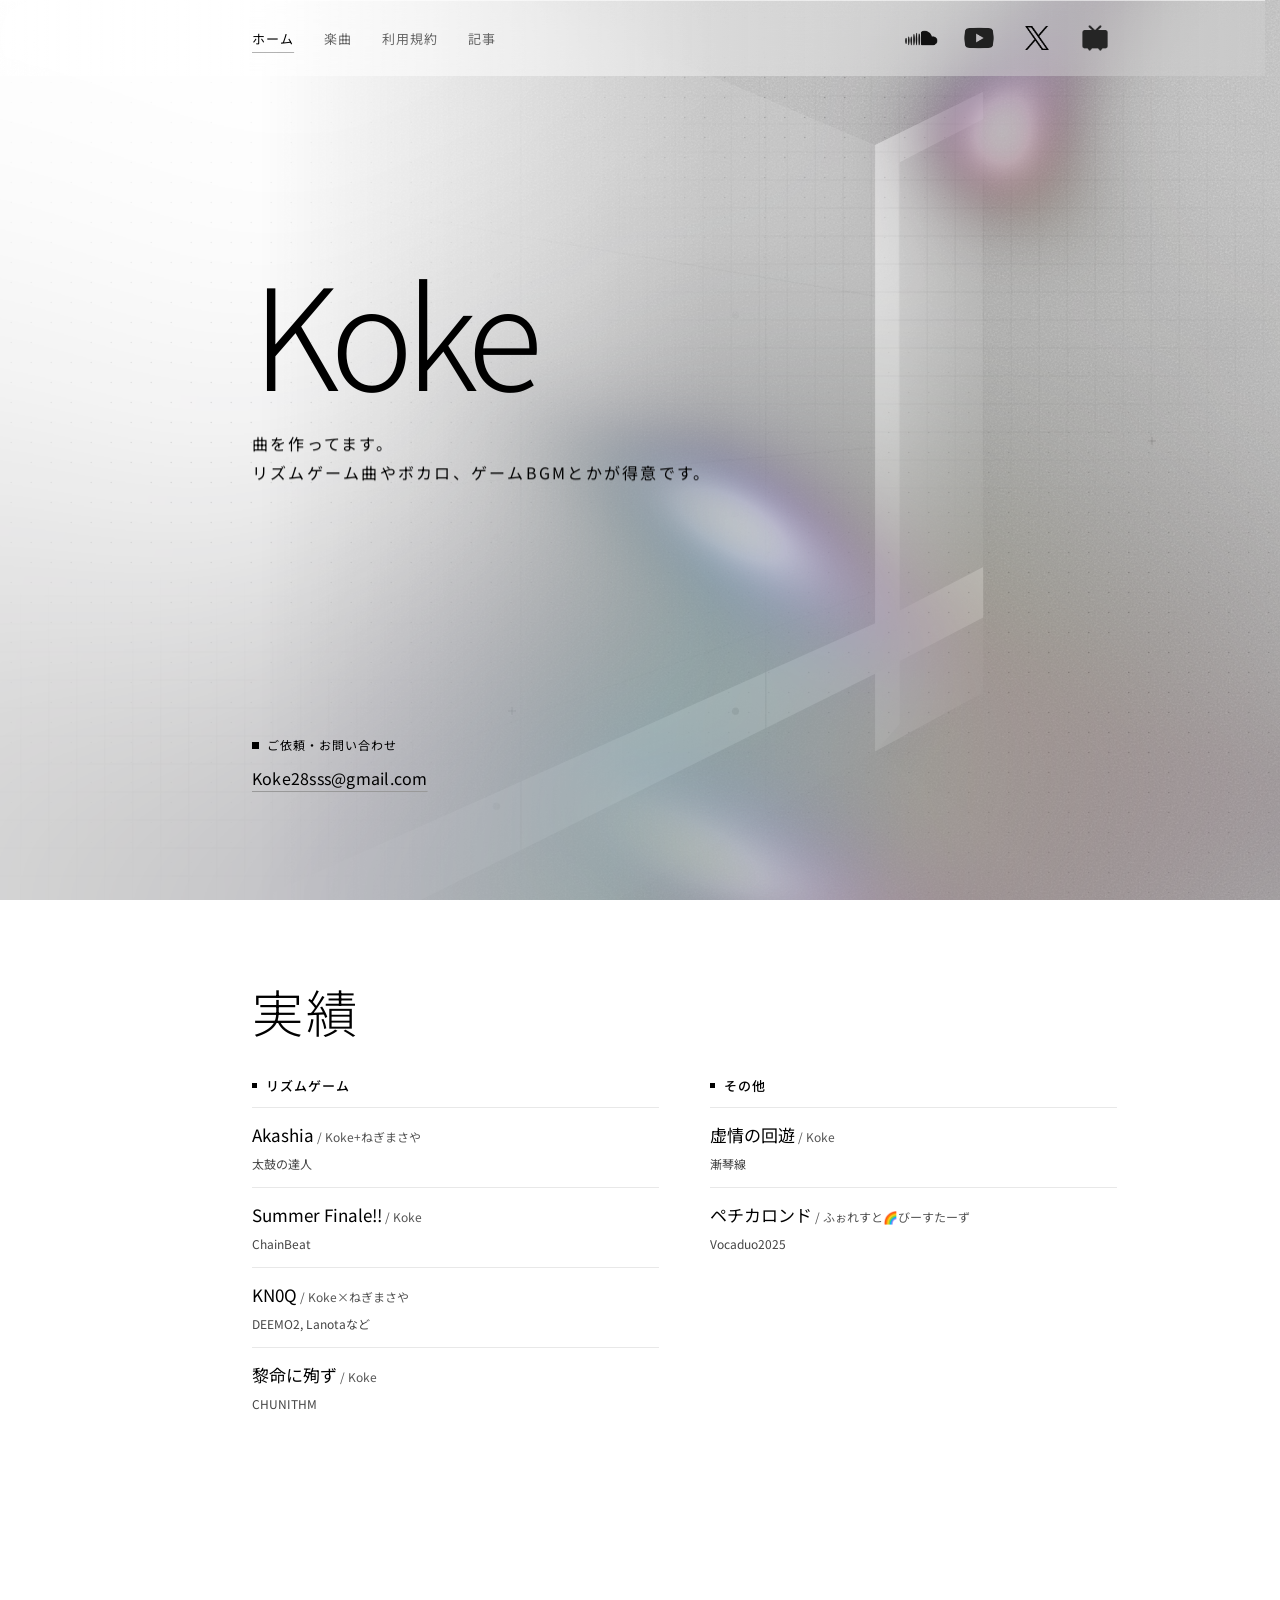
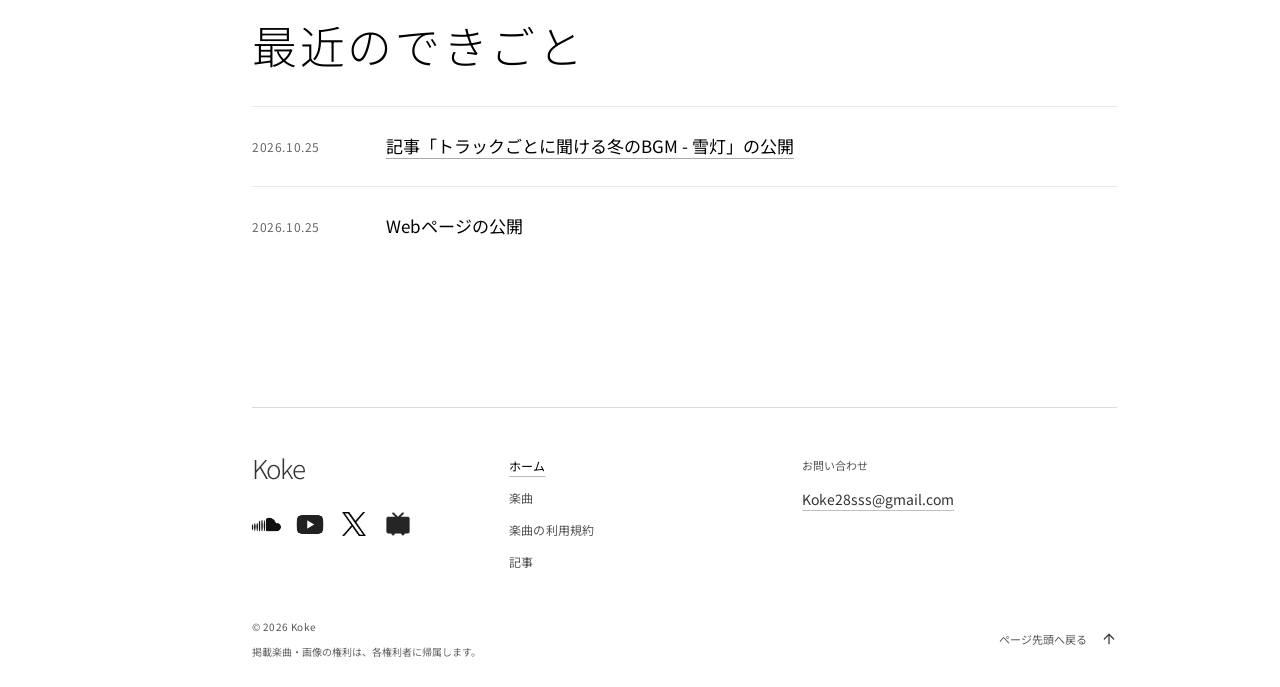
==== commit 8778c30a: "Update Koke website" ====
--- a/index.html
+++ b/index.html
@@ -15,13 +15,13 @@
     <script src="./hero-intro.js?v=20261024-scan-reveal" defer></script>
 
 
-    <script src="./content.js?v=20261025-publish-dates" defer></script>
+    <script src="./content.js?v=20261025-necro-jacket-500" defer></script>
     <script src="./script.js?v=20261024-news-link" defer></script>
     <script src="./background.js" defer></script>
     <script src="./lighting.js?v=20261024-flow-subtle" defer></script>
       <link rel="stylesheet" href="./footer.css?v=20261024-footer1">
     <script src="./footer.js?v=20261024-no-commission" defer></script>
-    <link rel="stylesheet" href="./interactions.css?v=20261024-stable-hover">
+    <link rel="stylesheet" href="./interactions.css?v=20261025-free-volume">
   </head>
   <body id="page-top" tabindex="-1" class="visual-only home-page">
     <div class="background-architecture" aria-hidden="true"><img src="./assets/architecture.svg" alt="" decoding="async"></div>
--- a/interactions.css
+++ b/interactions.css
@@ -7,7 +7,7 @@
 @media (hover:hover) and (pointer:fine) {
   :where(a[href],button,summary):not(:where(
     :disabled,[aria-disabled="true"],.article-card-link,.article-back,
-    .social-icon,.menu-toggle,.tag-menu-toggle,.stem-toggle,.stem-play,.stem-loop,.stem-volume-toggle,
+    .social-icon,.menu-toggle,.tag-menu-toggle,.stem-toggle,.stem-play,.stem-loop,.stem-volume-toggle,.free-volume-toggle,
     .header-pages a,.menu-navigation a,.footer-pages a,.page-index a,
     .hero-contact a,.footer-email,.music-sort-toggle,.tag-filter,.stem-track-toolbar button
   )):hover {
@@ -16,7 +16,7 @@
 }
 :where(a[href],button,summary):not(:where(
   :disabled,[aria-disabled="true"],.article-card-link,.article-back,.social-icon,.menu-toggle,
-  .tag-menu-toggle,.stem-toggle,.stem-play,.stem-loop,.stem-volume-toggle
+  .tag-menu-toggle,.stem-toggle,.stem-play,.stem-loop,.stem-volume-toggle,.free-volume-toggle
 )):active {
   opacity: .58;
 }
@@ -48,15 +48,15 @@
 }
 
 /* Keep button hit areas fixed; animate their child icons instead. */
-:is(.social-icon,.menu-toggle,.tag-menu-toggle,.stem-play,.stem-loop,.stem-volume-toggle) {
+:is(.social-icon,.menu-toggle,.tag-menu-toggle,.stem-play,.stem-loop,.stem-volume-toggle,.free-volume-toggle) {
   transition: color .18s ease, opacity .18s ease, background-color .18s ease, border-color .18s ease;
 }
 .social-icon,.social-icon:hover { transform: none; }
-:is(.social-icon,.menu-toggle,.tag-menu-toggle,.stem-play,.stem-loop,.stem-volume-toggle) img {
+:is(.social-icon,.menu-toggle,.tag-menu-toggle,.stem-play,.stem-loop,.stem-volume-toggle,.free-volume-toggle) img {
   pointer-events: none;
   transition: scale .14s ease, transform .18s ease, opacity .18s ease;
 }
-:is(.social-icon,.menu-toggle,.tag-menu-toggle,.stem-play,.stem-loop,.stem-volume-toggle):not(:disabled):active img {
+:is(.social-icon,.menu-toggle,.tag-menu-toggle,.stem-play,.stem-loop,.stem-volume-toggle,.free-volume-toggle):not(:disabled):active img {
   scale: .94;
 }
 @media (hover:hover) and (pointer:fine) {
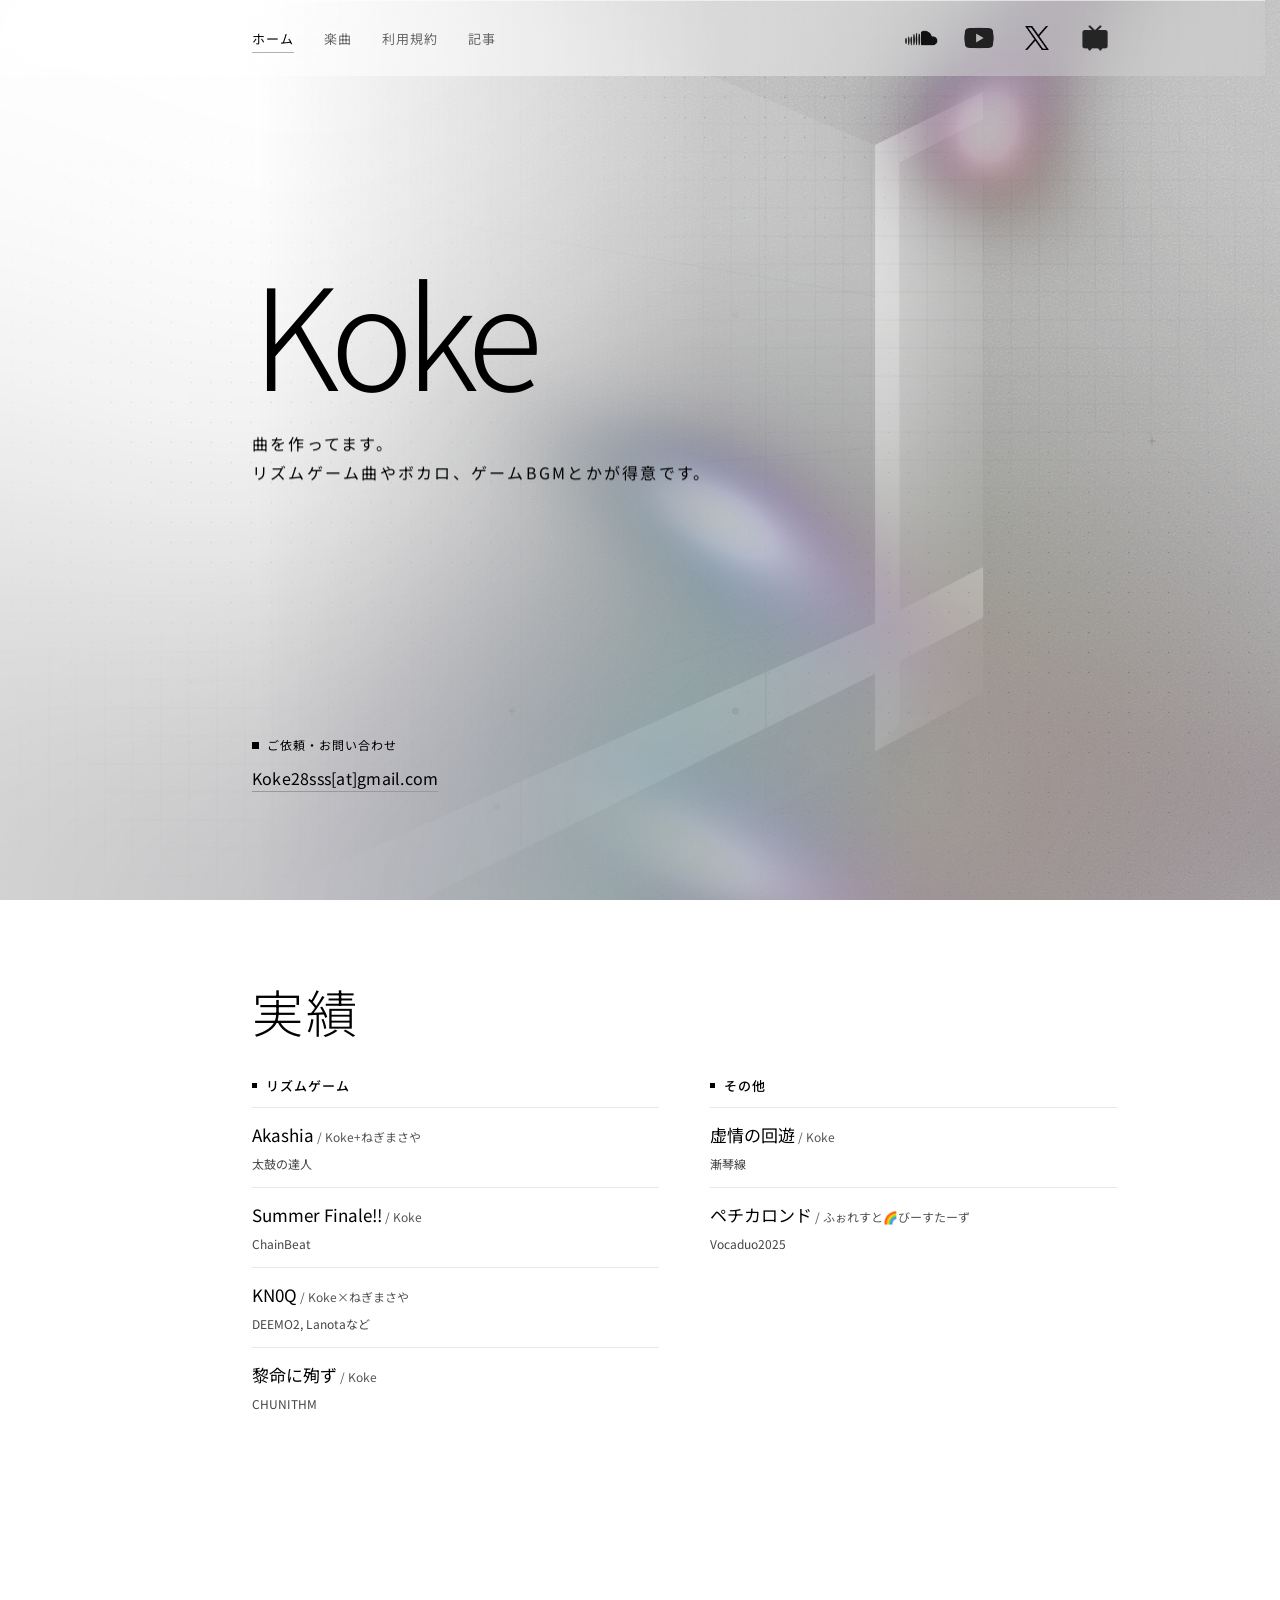
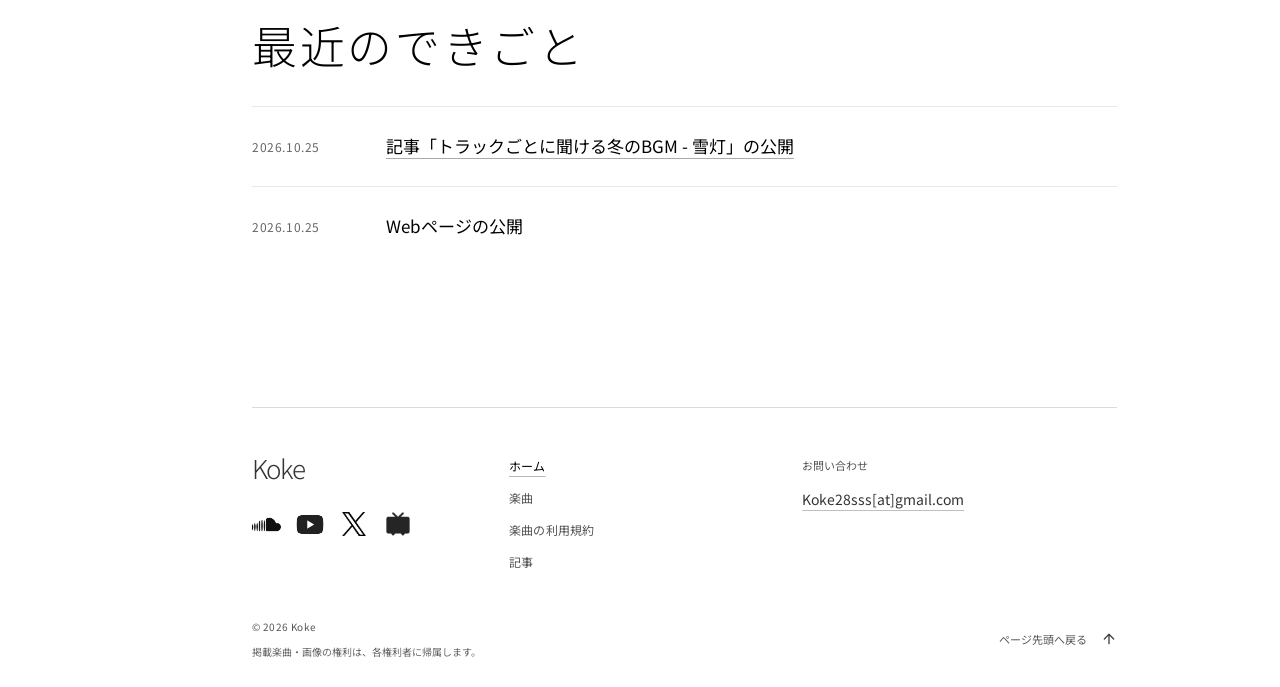
==== commit 25696bb8: "Update Koke website" ====
--- a/index.html
+++ b/index.html
@@ -15,12 +15,13 @@
     <script src="./hero-intro.js?v=20261024-scan-reveal" defer></script>
 
 
-    <script src="./content.js?v=20261025-necro-jacket-500" defer></script>
-    <script src="./script.js?v=20261024-news-link" defer></script>
+    <script src="./content.js?v=20261025-email-mask" defer></script>
+    <script src="./script.js?v=20261025-email-mask" defer></script>
     <script src="./background.js" defer></script>
     <script src="./lighting.js?v=20261024-flow-subtle" defer></script>
       <link rel="stylesheet" href="./footer.css?v=20261024-footer1">
-    <script src="./footer.js?v=20261024-no-commission" defer></script>
+    <script src="./footer.js?v=20261025-email-mask" defer></script>
+    <script src="./contact-email.js?v=20261025-email-mask" defer></script>
     <link rel="stylesheet" href="./interactions.css?v=20261025-free-volume">
   </head>
   <body id="page-top" tabindex="-1" class="visual-only home-page">
@@ -74,7 +75,7 @@
         </div>
         <div class="hero-contact" id="inquiry">
           <p><span class="contact-marker" aria-hidden="true"></span>ご依頼・お問い合わせ</p>
-          <a href="mailto:Koke28sss@gmail.com" data-contact-email>Koke28sss@gmail.com</a>
+          <a href="#" data-contact-email>Koke28sss[at]gmail.com</a>
         </div>
         <a href="./music.html" class="hero-scroll micro"><span class="scroll-stem" aria-hidden="true"></span>Scroll to explore</a>
       </section>
